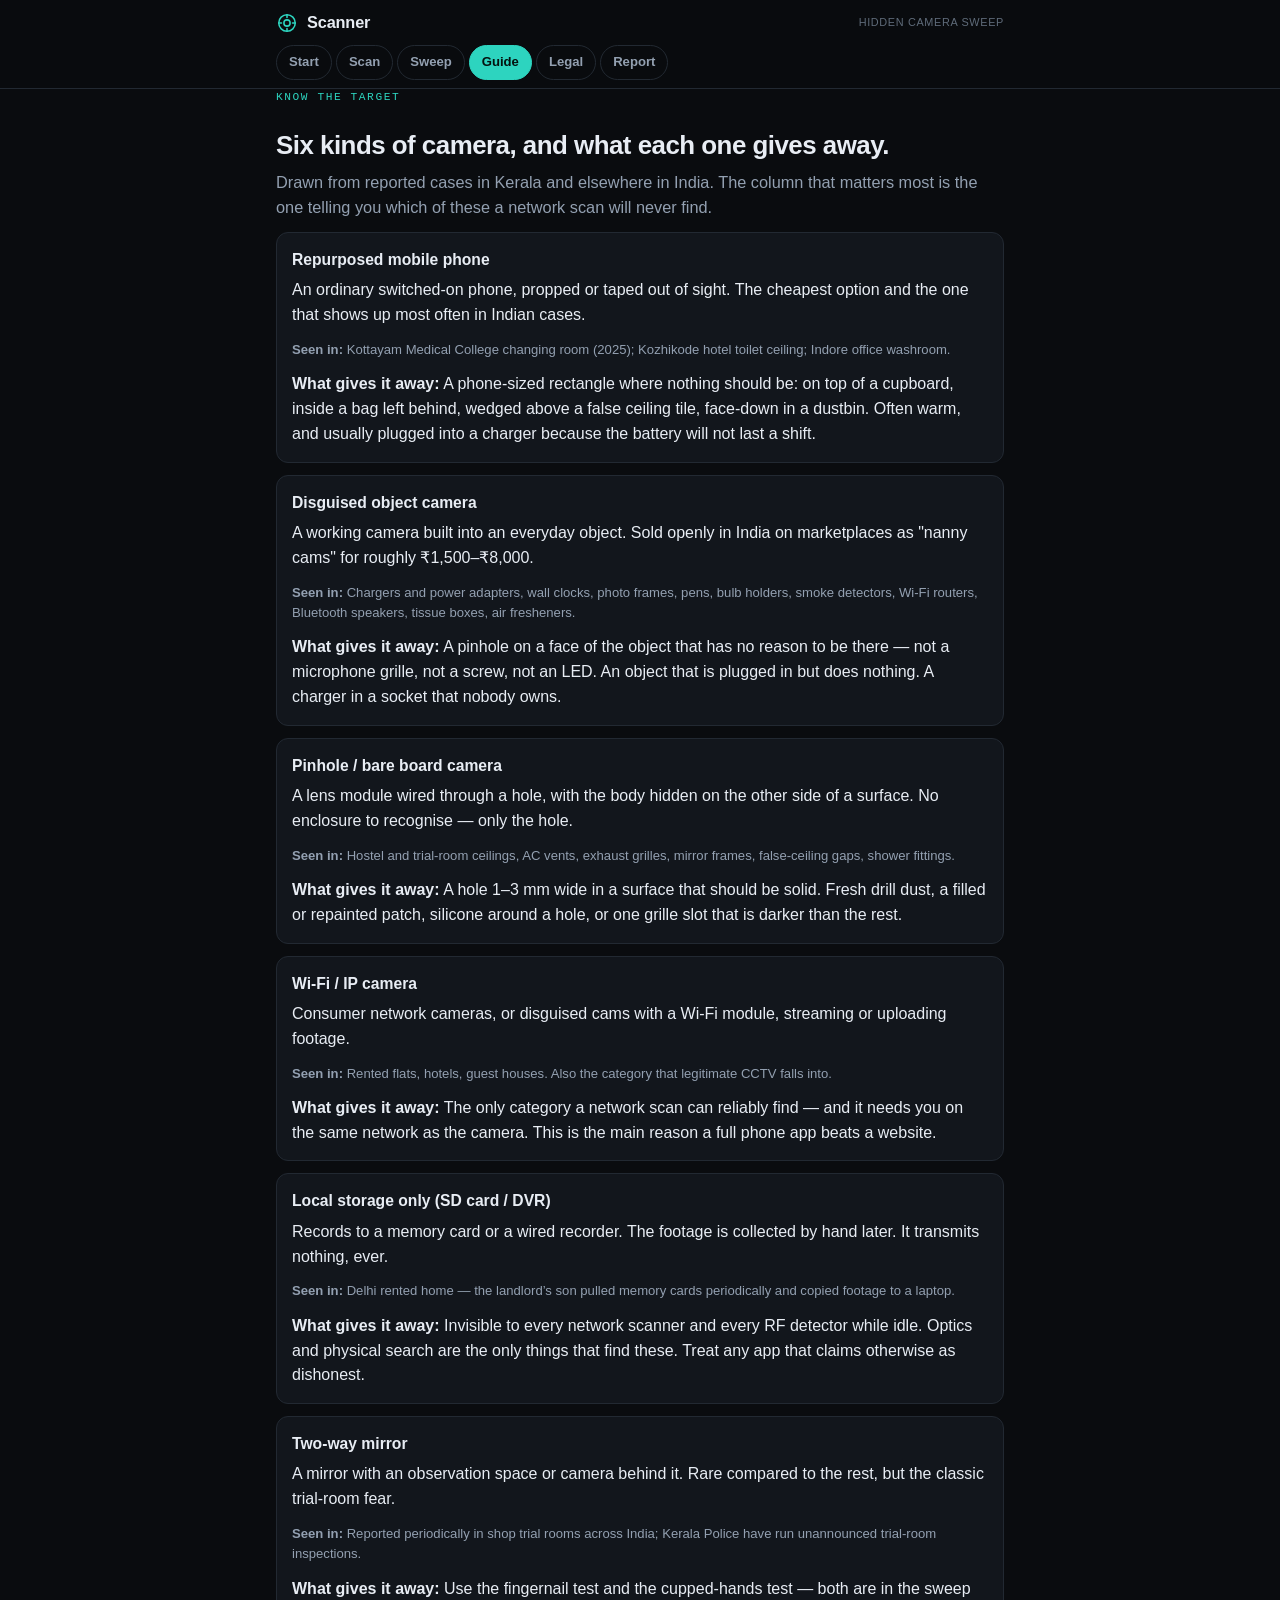
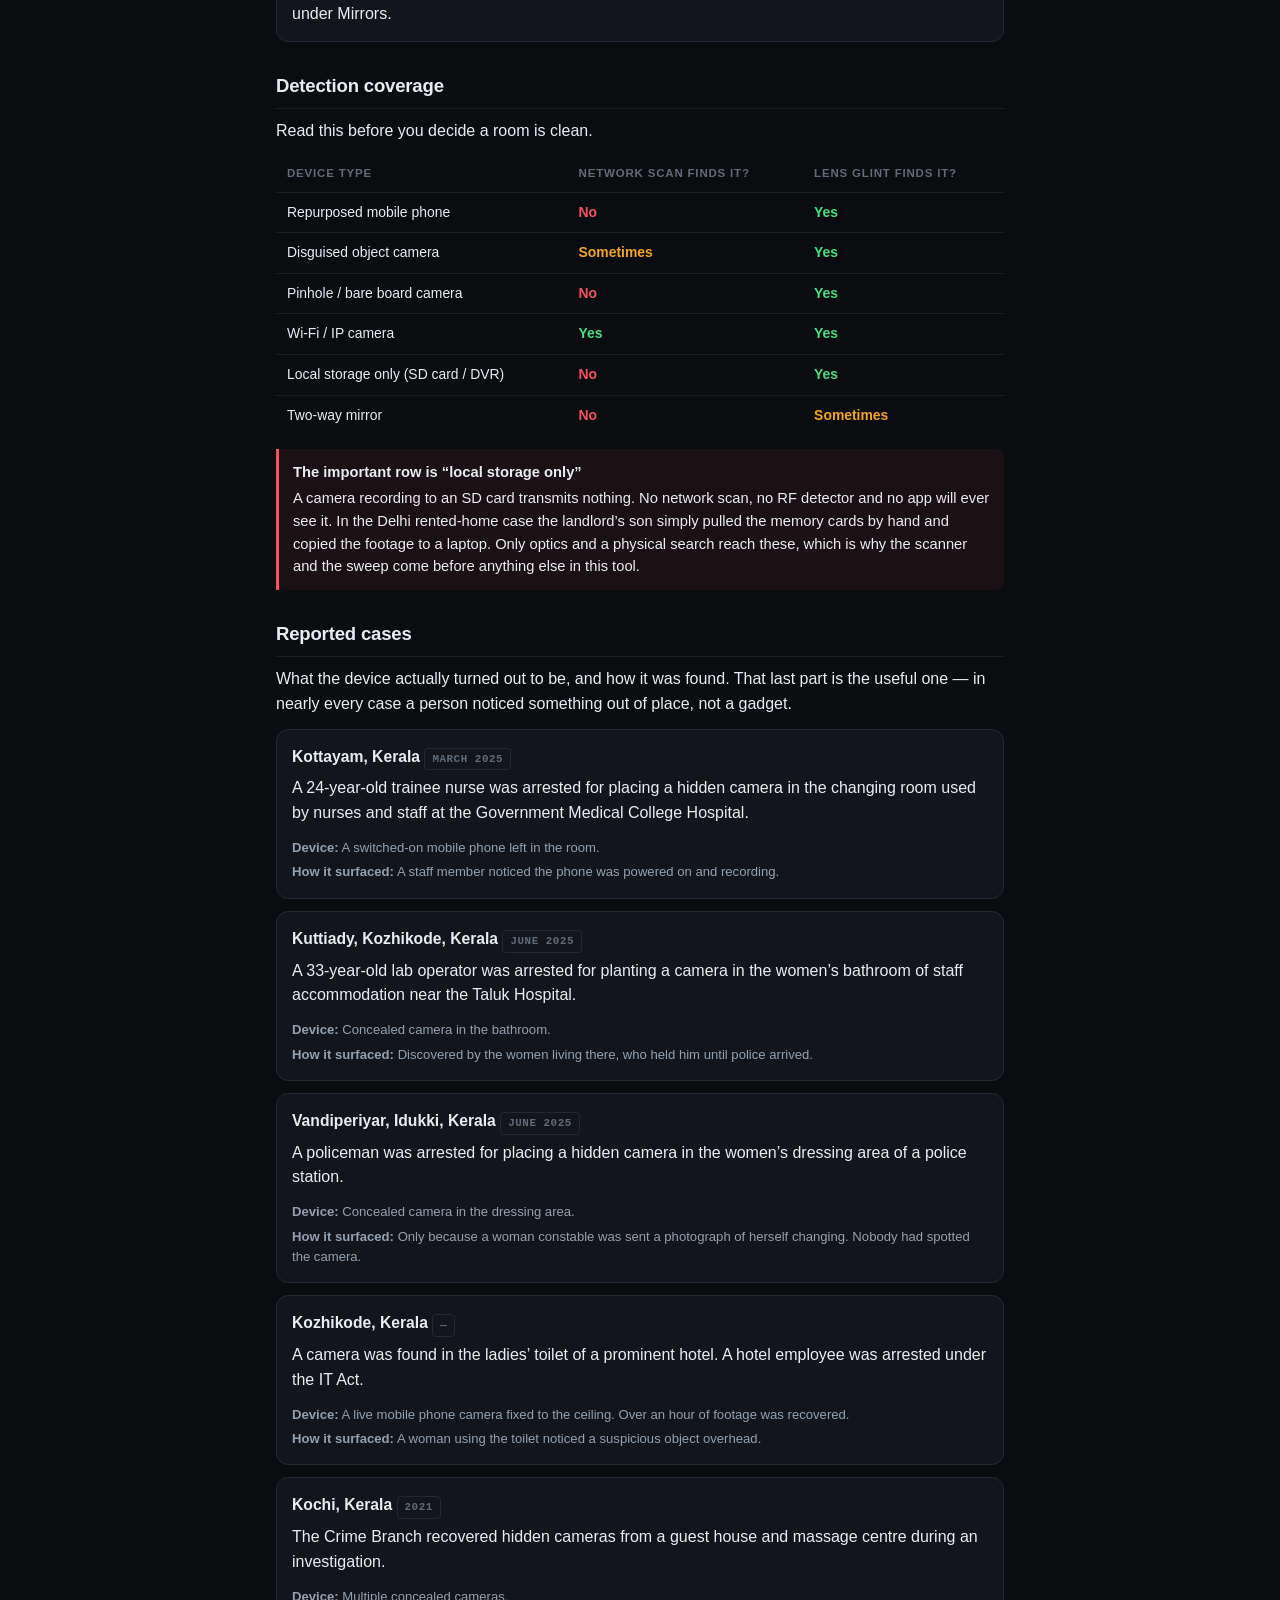
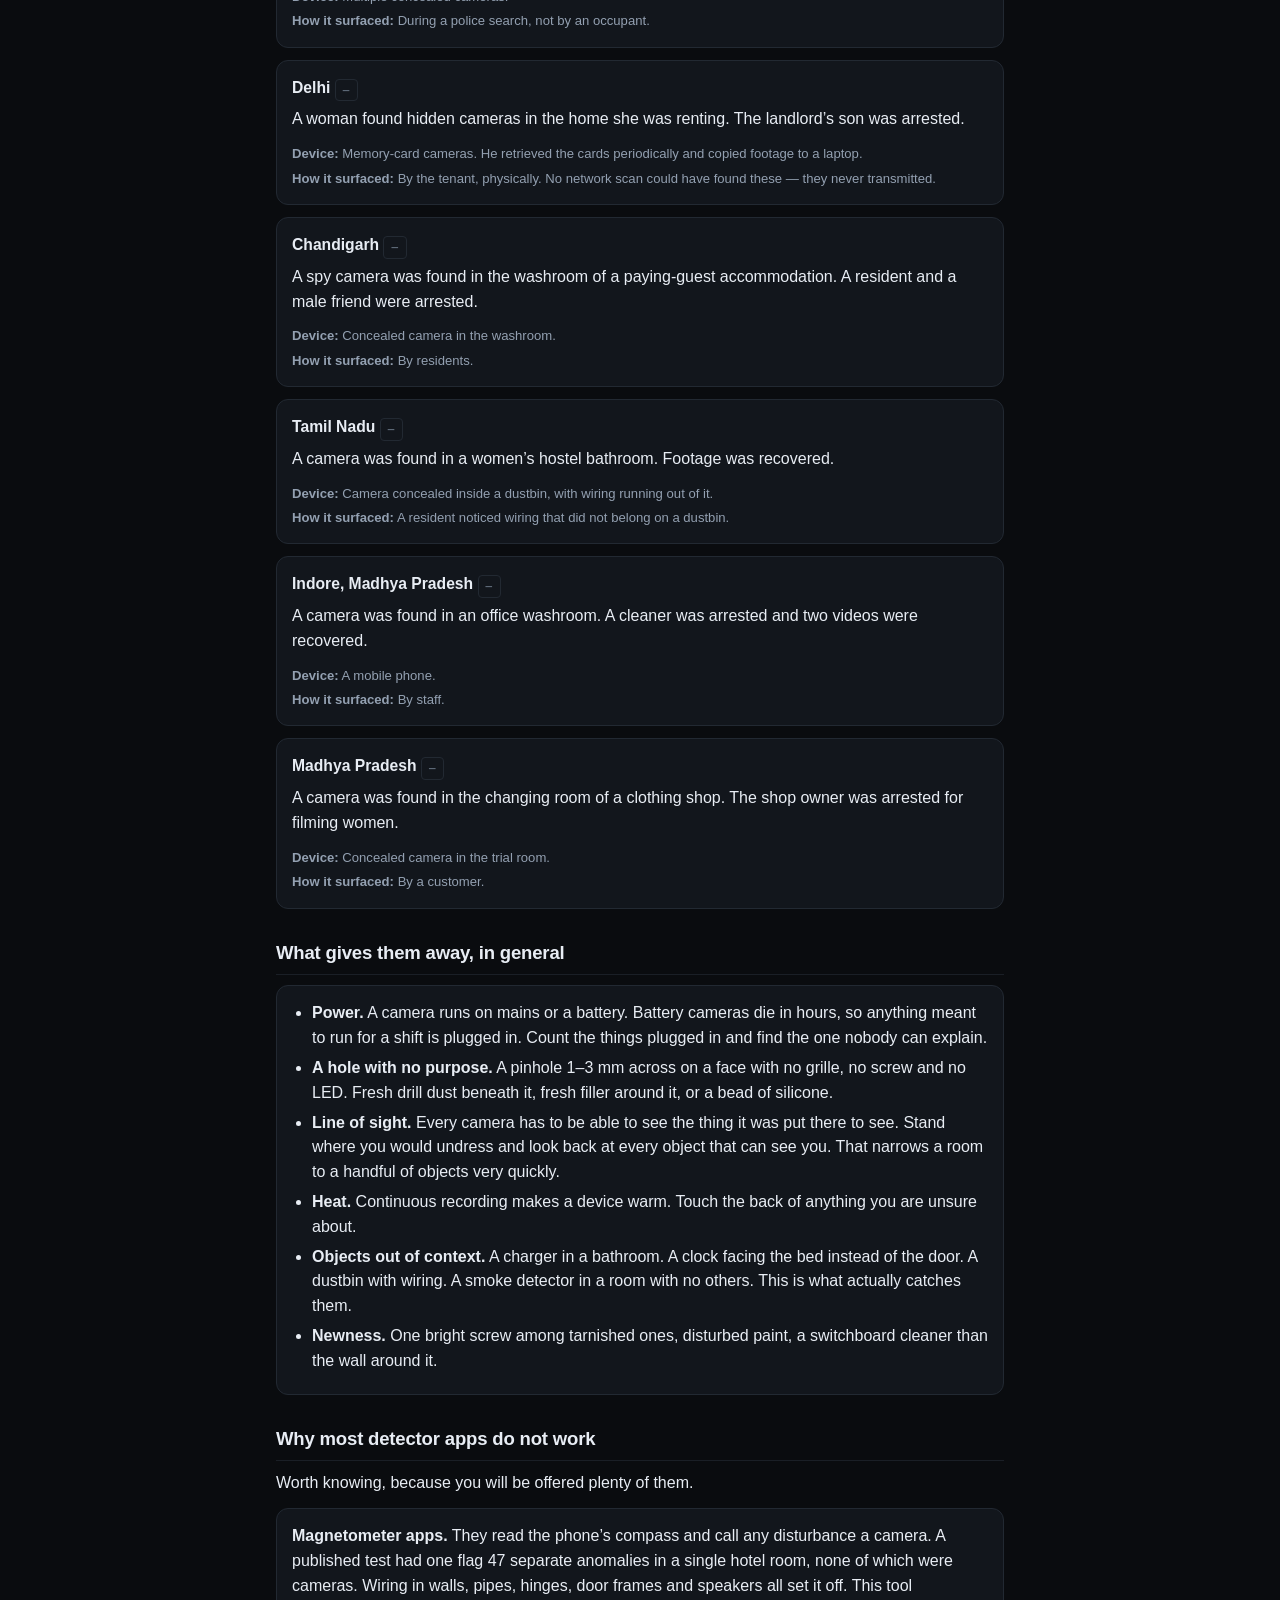
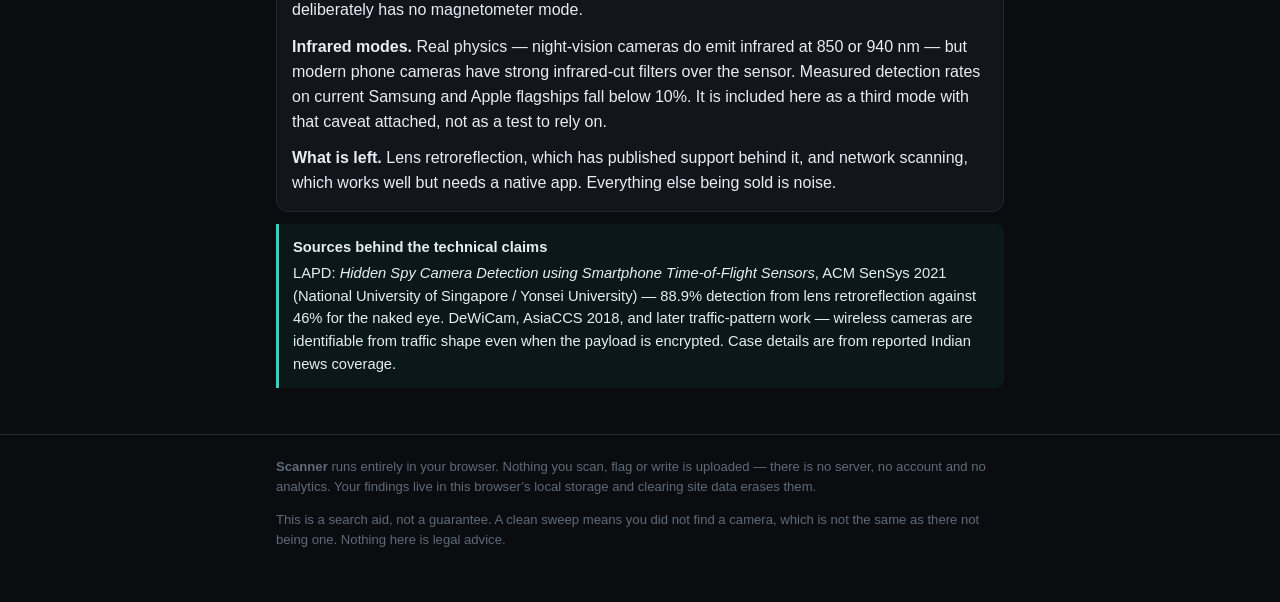
==== guide.html @ 2ef31e7d "Add Scanner: browser-based hidden camera sweep tool A static, dependency-free site for sweeping a ro" ====
<!DOCTYPE html>
<html lang="en">
<head>
<meta charset="utf-8">
<meta name="viewport" content="width=device-width, initial-scale=1, viewport-fit=cover">
<title>Guide &mdash; Scanner</title>
<meta name="description" content="The six kinds of hidden camera found in reported cases across Kerala and India, what each looks like, and which detection methods actually reach it.">
<meta name="theme-color" content="#0a0c0f">
<link rel="manifest" href="manifest.webmanifest">
<link rel="icon" href="assets/icon.svg" type="image/svg+xml">
<link rel="stylesheet" href="css/app.css">
</head>
<body>
<header class="topbar">
  <div class="topbar-inner">
    <a class="brand" href="index.html">
      <svg width="22" height="22" viewBox="0 0 24 24" fill="none" aria-hidden="true">
        <circle cx="12" cy="12" r="9" stroke="#2dd4bf" stroke-width="1.7"/>
        <circle cx="12" cy="12" r="3.4" stroke="#2dd4bf" stroke-width="1.7"/>
        <path d="M12 3v3M12 18v3M3 12h3M18 12h3" stroke="#2dd4bf" stroke-width="1.7" stroke-linecap="round"/>
      </svg>
      Scanner
    </a>
    <span class="brand-sub">hidden camera sweep</span>
  </div>
  <nav class="tabs" aria-label="Sections">
    <a class="tab" href="index.html">Start</a>
    <a class="tab" href="scan.html">Scan</a>
    <a class="tab" href="sweep.html">Sweep</a>
    <a class="tab" href="guide.html">Guide</a>
    <a class="tab" href="legal.html">Legal</a>
    <a class="tab" href="report.html">Report</a>
  </nav>
</header>

<main class="wrap">

  <p class="eyebrow">Know the target</p>
  <h1>Six kinds of camera, and what each one gives away.</h1>
  <p class="lede">Drawn from reported cases in Kerala and elsewhere in India. The column that matters most is the one telling you which of these a network scan will never find.</p>

  <div id="deviceList"></div>

  <h2>Detection coverage</h2>
  <p>Read this before you decide a room is clean.</p>
  <div class="table-scroll">
    <table>
      <thead><tr><th>Device type</th><th>Network scan finds it?</th><th>Lens glint finds it?</th></tr></thead>
      <tbody id="coverage"></tbody>
    </table>
  </div>

  <div class="note danger">
    <strong>The important row is &ldquo;local storage only&rdquo;</strong>
    A camera recording to an SD card transmits nothing. No network scan, no RF detector and no app will ever see it. In the Delhi rented-home case the landlord&rsquo;s son simply pulled the memory cards by hand and copied the footage to a laptop. Only optics and a physical search reach these, which is why the scanner and the sweep come before anything else in this tool.
  </div>

  <h2>Reported cases</h2>
  <p>What the device actually turned out to be, and how it was found. That last part is the useful one &mdash; in nearly every case a person noticed something out of place, not a gadget.</p>
  <div id="caseList"></div>

  <h2>What gives them away, in general</h2>
  <div class="card">
    <ul style="margin:0">
      <li><strong>Power.</strong> A camera runs on mains or a battery. Battery cameras die in hours, so anything meant to run for a shift is plugged in. Count the things plugged in and find the one nobody can explain.</li>
      <li><strong>A hole with no purpose.</strong> A pinhole 1&ndash;3 mm across on a face with no grille, no screw and no LED. Fresh drill dust beneath it, fresh filler around it, or a bead of silicone.</li>
      <li><strong>Line of sight.</strong> Every camera has to be able to see the thing it was put there to see. Stand where you would undress and look back at every object that can see you. That narrows a room to a handful of objects very quickly.</li>
      <li><strong>Heat.</strong> Continuous recording makes a device warm. Touch the back of anything you are unsure about.</li>
      <li><strong>Objects out of context.</strong> A charger in a bathroom. A clock facing the bed instead of the door. A dustbin with wiring. A smoke detector in a room with no others. This is what actually catches them.</li>
      <li><strong>Newness.</strong> One bright screw among tarnished ones, disturbed paint, a switchboard cleaner than the wall around it.</li>
    </ul>
  </div>

  <h2>Why most detector apps do not work</h2>
  <p>Worth knowing, because you will be offered plenty of them.</p>
  <div class="card">
    <p><strong>Magnetometer apps.</strong> They read the phone&rsquo;s compass and call any disturbance a camera. A published test had one flag 47 separate anomalies in a single hotel room, none of which were cameras. Wiring in walls, pipes, hinges, door frames and speakers all set it off. This tool deliberately has no magnetometer mode.</p>
    <p><strong>Infrared modes.</strong> Real physics &mdash; night-vision cameras do emit infrared at 850 or 940 nm &mdash; but modern phone cameras have strong infrared-cut filters over the sensor. Measured detection rates on current Samsung and Apple flagships fall below 10%. It is included here as a third mode with that caveat attached, not as a test to rely on.</p>
    <p style="margin-bottom:0"><strong>What is left.</strong> Lens retroreflection, which has published support behind it, and network scanning, which works well but needs a native app. Everything else being sold is noise.</p>
  </div>

  <div class="note">
    <strong>Sources behind the technical claims</strong>
    LAPD: <em>Hidden Spy Camera Detection using Smartphone Time-of-Flight Sensors</em>, ACM SenSys 2021 (National University of Singapore / Yonsei University) &mdash; 88.9% detection from lens retroreflection against 46% for the naked eye. DeWiCam, AsiaCCS 2018, and later traffic-pattern work &mdash; wireless cameras are identifiable from traffic shape even when the payload is encrypted. Case details are from reported Indian news coverage.
  </div>

</main>

<footer>
  <div class="wrap">
    <p><strong>Scanner</strong> runs entirely in your browser. Nothing you scan, flag or write is uploaded &mdash; there is no server, no account and no analytics. Your findings live in this browser&rsquo;s local storage and clearing site data erases them.</p>
    <p>This is a search aid, not a guarantee. A clean sweep means you did not find a camera, which is not the same as there not being one. Nothing here is legal advice.</p>
  </div>
</footer>
<script src="js/data.js"></script>
<script src="js/app.js"></script>
<script>
document.addEventListener('DOMContentLoaded', function () {
  var mark = { yes: '<span class="yes">Yes</span>', no: '<span class="no">No</span>', partial: '<span class="partial">Sometimes</span>' };

  var dl = document.getElementById('deviceList');
  DEVICE_TYPES.forEach(function (d) {
    var el = document.createElement('div');
    el.className = 'card';
    el.innerHTML =
      '<h3 style="margin-top:0">' + d.name + '</h3>' +
      '<p>' + d.detail + '</p>' +
      '<p class="small"><strong>Seen in:</strong> ' + d.seen + '</p>' +
      '<p style="margin-bottom:0"><strong>What gives it away:</strong> ' + d.tell + '</p>';
    dl.appendChild(el);
  });

  var cov = document.getElementById('coverage');
  DEVICE_TYPES.forEach(function (d) {
    var tr = document.createElement('tr');
    tr.innerHTML = '<td>' + d.name + '</td><td>' + mark[d.network] + '</td><td>' + mark[d.glint] + '</td>';
    cov.appendChild(tr);
  });

  var cl = document.getElementById('caseList');
  CASES.forEach(function (c) {
    var el = document.createElement('div');
    el.className = 'card';
    el.innerHTML =
      '<h3 style="margin-top:0">' + c.place + ' <span class="tag">' + c.year + '</span></h3>' +
      '<p>' + c.what + '</p>' +
      '<p class="small" style="margin-bottom:4px"><strong>Device:</strong> ' + c.device + '</p>' +
      '<p class="small" style="margin-bottom:0"><strong>How it surfaced:</strong> ' + c.found + '</p>';
    cl.appendChild(el);
  });
});
</script>
</body>
</html>
---- css/app.css ----
/* Scanner — hidden camera detection field tool.
   Dark-first: this gets used in dim hotel rooms at night. */

:root {
  --bg: #0a0c0f;
  --bg-raised: #12161c;
  --bg-sunken: #06080a;
  --line: #222932;
  --line-soft: #1a1f26;

  --text: #e8edf4;
  --text-dim: #93a0b1;
  --text-faint: #5f6b7a;

  --accent: #2dd4bf;
  --accent-dim: #0f766e;
  --warn: #f5a524;
  --danger: #f4525f;
  --ok: #4ade80;

  --radius: 12px;
  --radius-sm: 8px;
  --gutter: 16px;
  --maxw: 760px;

  --mono: ui-monospace, SFMono-Regular, "SF Mono", Menlo, Consolas, monospace;
  --sans: -apple-system, BlinkMacSystemFont, "Segoe UI", Roboto, "Helvetica Neue", Arial, sans-serif;
}

* { box-sizing: border-box; }

html { -webkit-text-size-adjust: 100%; }

body {
  margin: 0;
  background: var(--bg);
  color: var(--text);
  font-family: var(--sans);
  font-size: 16px;
  line-height: 1.55;
  -webkit-font-smoothing: antialiased;
  overscroll-behavior-y: contain;
}

a { color: var(--accent); text-decoration: none; }
a:hover { text-decoration: underline; }

.wrap {
  max-width: var(--maxw);
  margin: 0 auto;
  padding: 0 var(--gutter);
}

/* ---------- header / nav ---------- */

.topbar {
  position: sticky;
  top: 0;
  z-index: 50;
  background: rgba(10, 12, 15, 0.92);
  backdrop-filter: blur(12px);
  -webkit-backdrop-filter: blur(12px);
  border-bottom: 1px solid var(--line);
}

.topbar-inner {
  max-width: var(--maxw);
  margin: 0 auto;
  padding: 10px var(--gutter);
  display: flex;
  align-items: center;
  gap: 10px;
}

.brand {
  display: flex;
  align-items: center;
  gap: 9px;
  font-weight: 700;
  letter-spacing: -0.01em;
  color: var(--text);
  font-size: 1.02rem;
}
.brand:hover { text-decoration: none; }
.brand svg { display: block; }

.brand-sub {
  font-size: 0.68rem;
  font-weight: 500;
  color: var(--text-faint);
  letter-spacing: 0.06em;
  text-transform: uppercase;
  margin-left: auto;
}

.tabs {
  display: flex;
  gap: 4px;
  overflow-x: auto;
  scrollbar-width: none;
  max-width: var(--maxw);
  margin: 0 auto;
  padding: 0 var(--gutter) 8px;
}
.tabs::-webkit-scrollbar { display: none; }

.tab {
  flex: 0 0 auto;
  padding: 6px 12px;
  border-radius: 999px;
  font-size: 0.82rem;
  font-weight: 600;
  color: var(--text-dim);
  border: 1px solid var(--line);
  white-space: nowrap;
}
.tab:hover { text-decoration: none; color: var(--text); border-color: var(--text-faint); }
.tab[aria-current="page"] {
  background: var(--accent);
  border-color: var(--accent);
  color: #04120f;
}

/* ---------- typography ---------- */

h1 {
  font-size: 1.62rem;
  line-height: 1.22;
  letter-spacing: -0.02em;
  margin: 24px 0 8px;
}
h2 {
  font-size: 1.16rem;
  letter-spacing: -0.01em;
  margin: 30px 0 10px;
  padding-bottom: 7px;
  border-bottom: 1px solid var(--line-soft);
}
h3 { font-size: 0.98rem; margin: 20px 0 6px; }

p { margin: 0 0 12px; }

.lede { color: var(--text-dim); font-size: 1.02rem; }

.eyebrow {
  font-family: var(--mono);
  font-size: 0.7rem;
  letter-spacing: 0.14em;
  text-transform: uppercase;
  color: var(--accent);
  margin: 0 0 4px;
}

small, .small { font-size: 0.82rem; color: var(--text-dim); }

code {
  font-family: var(--mono);
  font-size: 0.86em;
  background: var(--bg-sunken);
  border: 1px solid var(--line-soft);
  padding: 1px 5px;
  border-radius: 5px;
}

ul, ol { padding-left: 20px; margin: 0 0 12px; }
li { margin-bottom: 5px; }

hr { border: 0; border-top: 1px solid var(--line); margin: 28px 0; }

/* ---------- cards / callouts ---------- */

.card {
  background: var(--bg-raised);
  border: 1px solid var(--line);
  border-radius: var(--radius);
  padding: 15px;
  margin: 0 0 12px;
}

.card-link { display: block; color: inherit; }
.card-link:hover { text-decoration: none; border-color: var(--accent-dim); background: #151b22; }
.card-link h3 { margin-top: 0; }
.card-link p { margin-bottom: 0; color: var(--text-dim); font-size: 0.9rem; }

.note {
  border-left: 3px solid var(--accent);
  background: rgba(45, 212, 191, 0.06);
  border-radius: 0 var(--radius-sm) var(--radius-sm) 0;
  padding: 12px 14px;
  margin: 0 0 14px;
  font-size: 0.92rem;
}
.note.warn { border-left-color: var(--warn); background: rgba(245, 165, 36, 0.07); }
.note.danger { border-left-color: var(--danger); background: rgba(244, 82, 95, 0.07); }
.note strong:first-child { display: block; margin-bottom: 3px; }
.note :last-child { margin-bottom: 0; }

/* ---------- buttons ---------- */

.btn {
  display: inline-flex;
  align-items: center;
  justify-content: center;
  gap: 7px;
  min-height: 46px;
  padding: 11px 18px;
  border-radius: var(--radius-sm);
  border: 1px solid var(--line);
  background: var(--bg-raised);
  color: var(--text);
  font: inherit;
  font-weight: 600;
  font-size: 0.94rem;
  cursor: pointer;
  text-align: center;
  -webkit-tap-highlight-color: transparent;
}
.btn:hover { text-decoration: none; border-color: var(--text-faint); }
.btn:active { transform: translateY(1px); }
.btn:disabled { opacity: 0.4; cursor: not-allowed; }

.btn-primary {
  background: var(--accent);
  border-color: var(--accent);
  color: #04120f;
}
.btn-primary:hover { background: #4fe0cf; border-color: #4fe0cf; }

.btn-danger { border-color: var(--danger); color: var(--danger); }
.btn-block { display: flex; width: 100%; }
.btn-sm { min-height: 36px; padding: 7px 12px; font-size: 0.84rem; }

.btn-row { display: flex; gap: 9px; flex-wrap: wrap; }
.btn-row > .btn { flex: 1 1 140px; }

/* ---------- scanner ---------- */

.stage {
  position: relative;
  width: 100%;
  aspect-ratio: 3 / 4;
  background: #000;
  border-radius: var(--radius);
  overflow: hidden;
  border: 1px solid var(--line);
}
@media (min-width: 620px) { .stage { aspect-ratio: 4 / 3; } }

.stage video,
.stage canvas.overlay {
  position: absolute;
  inset: 0;
  width: 100%;
  height: 100%;
}
.stage video { object-fit: cover; }
.stage canvas.overlay { object-fit: cover; pointer-events: none; }

.stage-msg {
  position: absolute;
  inset: 0;
  display: flex;
  flex-direction: column;
  align-items: center;
  justify-content: center;
  gap: 10px;
  text-align: center;
  padding: 24px;
  color: var(--text-dim);
  font-size: 0.9rem;
}

.hud {
  position: absolute;
  left: 10px;
  top: 10px;
  right: 10px;
  display: flex;
  align-items: flex-start;
  justify-content: space-between;
  gap: 8px;
  pointer-events: none;
}

.hud-pill {
  font-family: var(--mono);
  font-size: 0.68rem;
  letter-spacing: 0.06em;
  text-transform: uppercase;
  background: rgba(6, 8, 10, 0.78);
  border: 1px solid var(--line);
  border-radius: 999px;
  padding: 4px 10px;
  color: var(--text-dim);
  backdrop-filter: blur(6px);
  -webkit-backdrop-filter: blur(6px);
}
.hud-pill.hot { border-color: var(--danger); color: var(--danger); }
.hud-pill.live { border-color: var(--accent); color: var(--accent); }

.verdict {
  margin: 10px 0 0;
  padding: 13px 15px;
  border-radius: var(--radius);
  border: 1px solid var(--line);
  background: var(--bg-raised);
  display: flex;
  align-items: center;
  gap: 12px;
  min-height: 62px;
}
.verdict-dot {
  flex: 0 0 auto;
  width: 11px; height: 11px;
  border-radius: 50%;
  background: var(--text-faint);
}
.verdict.clear { border-color: var(--accent-dim); }
.verdict.clear .verdict-dot { background: var(--ok); box-shadow: 0 0 10px var(--ok); }
.verdict.maybe { border-color: var(--warn); }
.verdict.maybe .verdict-dot { background: var(--warn); box-shadow: 0 0 10px var(--warn); }
.verdict.hit { border-color: var(--danger); background: rgba(244, 82, 95, 0.08); }
.verdict.hit .verdict-dot { background: var(--danger); box-shadow: 0 0 12px var(--danger); }
.verdict-text { flex: 1; min-width: 0; }
.verdict-title { font-weight: 700; font-size: 0.98rem; }
.verdict-sub { font-size: 0.83rem; color: var(--text-dim); }

/* mode switch */
.segmented {
  display: flex;
  gap: 4px;
  background: var(--bg-sunken);
  border: 1px solid var(--line);
  border-radius: var(--radius-sm);
  padding: 4px;
  margin: 12px 0;
}
.segmented button {
  flex: 1;
  min-height: 40px;
  border: 0;
  border-radius: 6px;
  background: transparent;
  color: var(--text-dim);
  font: inherit;
  font-size: 0.85rem;
  font-weight: 600;
  cursor: pointer;
  -webkit-tap-highlight-color: transparent;
}
.segmented button[aria-pressed="true"] { background: var(--accent); color: #04120f; }

.slider-row { display: flex; align-items: center; gap: 12px; margin: 4px 0 10px; }
.slider-row label { font-size: 0.85rem; color: var(--text-dim); flex: 0 0 auto; }
.slider-row input[type="range"] { flex: 1; accent-color: var(--accent); min-height: 32px; }
.slider-row output { font-family: var(--mono); font-size: 0.8rem; color: var(--accent); min-width: 3ch; text-align: right; }

/* ---------- sweep ---------- */

.progress {
  height: 5px;
  border-radius: 999px;
  background: var(--bg-sunken);
  border: 1px solid var(--line-soft);
  overflow: hidden;
  margin: 12px 0;
}
.progress > i {
  display: block;
  height: 100%;
  background: var(--accent);
  transition: width 0.25s ease;
}

.zone-nav { display: flex; gap: 5px; overflow-x: auto; scrollbar-width: none; padding-bottom: 6px; margin-bottom: 4px; }
.zone-nav::-webkit-scrollbar { display: none; }
.zone-chip {
  flex: 0 0 auto;
  border: 1px solid var(--line);
  background: var(--bg-raised);
  color: var(--text-dim);
  border-radius: 999px;
  padding: 6px 12px;
  font: inherit;
  font-size: 0.8rem;
  font-weight: 600;
  cursor: pointer;
  white-space: nowrap;
}
.zone-chip[aria-pressed="true"] { border-color: var(--accent); color: var(--accent); }
.zone-chip.done { border-color: var(--accent-dim); color: var(--ok); }

.check {
  display: flex;
  gap: 12px;
  padding: 13px 0;
  border-bottom: 1px solid var(--line-soft);
  align-items: flex-start;
}
.check:last-child { border-bottom: 0; }
.check-body { flex: 1; min-width: 0; }
.check-title { font-weight: 600; font-size: 0.95rem; margin-bottom: 2px; }
.check-hint { font-size: 0.85rem; color: var(--text-dim); }
.check-case {
  font-size: 0.78rem;
  color: var(--text-faint);
  margin-top: 4px;
  font-style: italic;
}
.check-acts { display: flex; flex-direction: column; gap: 5px; flex: 0 0 auto; }
.check-acts button {
  width: 42px; height: 34px;
  border-radius: 7px;
  border: 1px solid var(--line);
  background: var(--bg-sunken);
  color: var(--text-faint);
  font: inherit; font-size: 0.95rem;
  cursor: pointer;
  -webkit-tap-highlight-color: transparent;
}
.check-acts button[aria-pressed="true"][data-act="ok"] { border-color: var(--ok); color: var(--ok); }
.check-acts button[aria-pressed="true"][data-act="flag"] { border-color: var(--danger); color: var(--danger); background: rgba(244,82,95,0.1); }
.check.flagged { background: rgba(244, 82, 95, 0.05); }

/* ---------- tables ---------- */

.table-scroll { overflow-x: auto; margin: 0 0 14px; -webkit-overflow-scrolling: touch; }
table { border-collapse: collapse; width: 100%; font-size: 0.87rem; min-width: 480px; }
th, td { text-align: left; padding: 9px 11px; border-bottom: 1px solid var(--line-soft); vertical-align: top; }
th { color: var(--text-faint); font-size: 0.72rem; text-transform: uppercase; letter-spacing: 0.07em; font-weight: 600; }
tbody tr:last-child td { border-bottom: 0; }
td .yes { color: var(--ok); font-weight: 700; }
td .no { color: var(--danger); font-weight: 700; }
td .partial { color: var(--warn); font-weight: 700; }

/* ---------- misc ---------- */

.grid { display: grid; gap: 10px; }
@media (min-width: 560px) { .grid.two { grid-template-columns: 1fr 1fr; } }

.tag {
  display: inline-block;
  font-family: var(--mono);
  font-size: 0.68rem;
  letter-spacing: 0.05em;
  text-transform: uppercase;
  padding: 2px 7px;
  border-radius: 4px;
  border: 1px solid var(--line);
  color: var(--text-faint);
  margin-right: 5px;
}
.tag.web { border-color: var(--accent-dim); color: var(--accent); }
.tag.app { border-color: var(--warn); color: var(--warn); }

.empty { color: var(--text-faint); font-style: italic; padding: 18px 0; text-align: center; }

.findings-item {
  border: 1px solid var(--line);
  border-left: 3px solid var(--danger);
  border-radius: var(--radius-sm);
  padding: 11px 13px;
  margin-bottom: 9px;
  background: var(--bg-raised);
}
.findings-item h4 { margin: 0 0 3px; font-size: 0.93rem; }
.findings-item .meta { font-family: var(--mono); font-size: 0.73rem; color: var(--text-faint); }

textarea.report-out {
  width: 100%;
  min-height: 280px;
  background: var(--bg-sunken);
  border: 1px solid var(--line);
  border-radius: var(--radius-sm);
  color: var(--text);
  font-family: var(--mono);
  font-size: 0.8rem;
  line-height: 1.5;
  padding: 12px;
  resize: vertical;
}

footer {
  margin-top: 46px;
  padding: 22px 0 40px;
  border-top: 1px solid var(--line);
  color: var(--text-faint);
  font-size: 0.82rem;
}
footer a { color: var(--text-dim); }

.sr-only {
  position: absolute; width: 1px; height: 1px;
  padding: 0; margin: -1px; overflow: hidden;
  clip: rect(0,0,0,0); white-space: nowrap; border: 0;
}
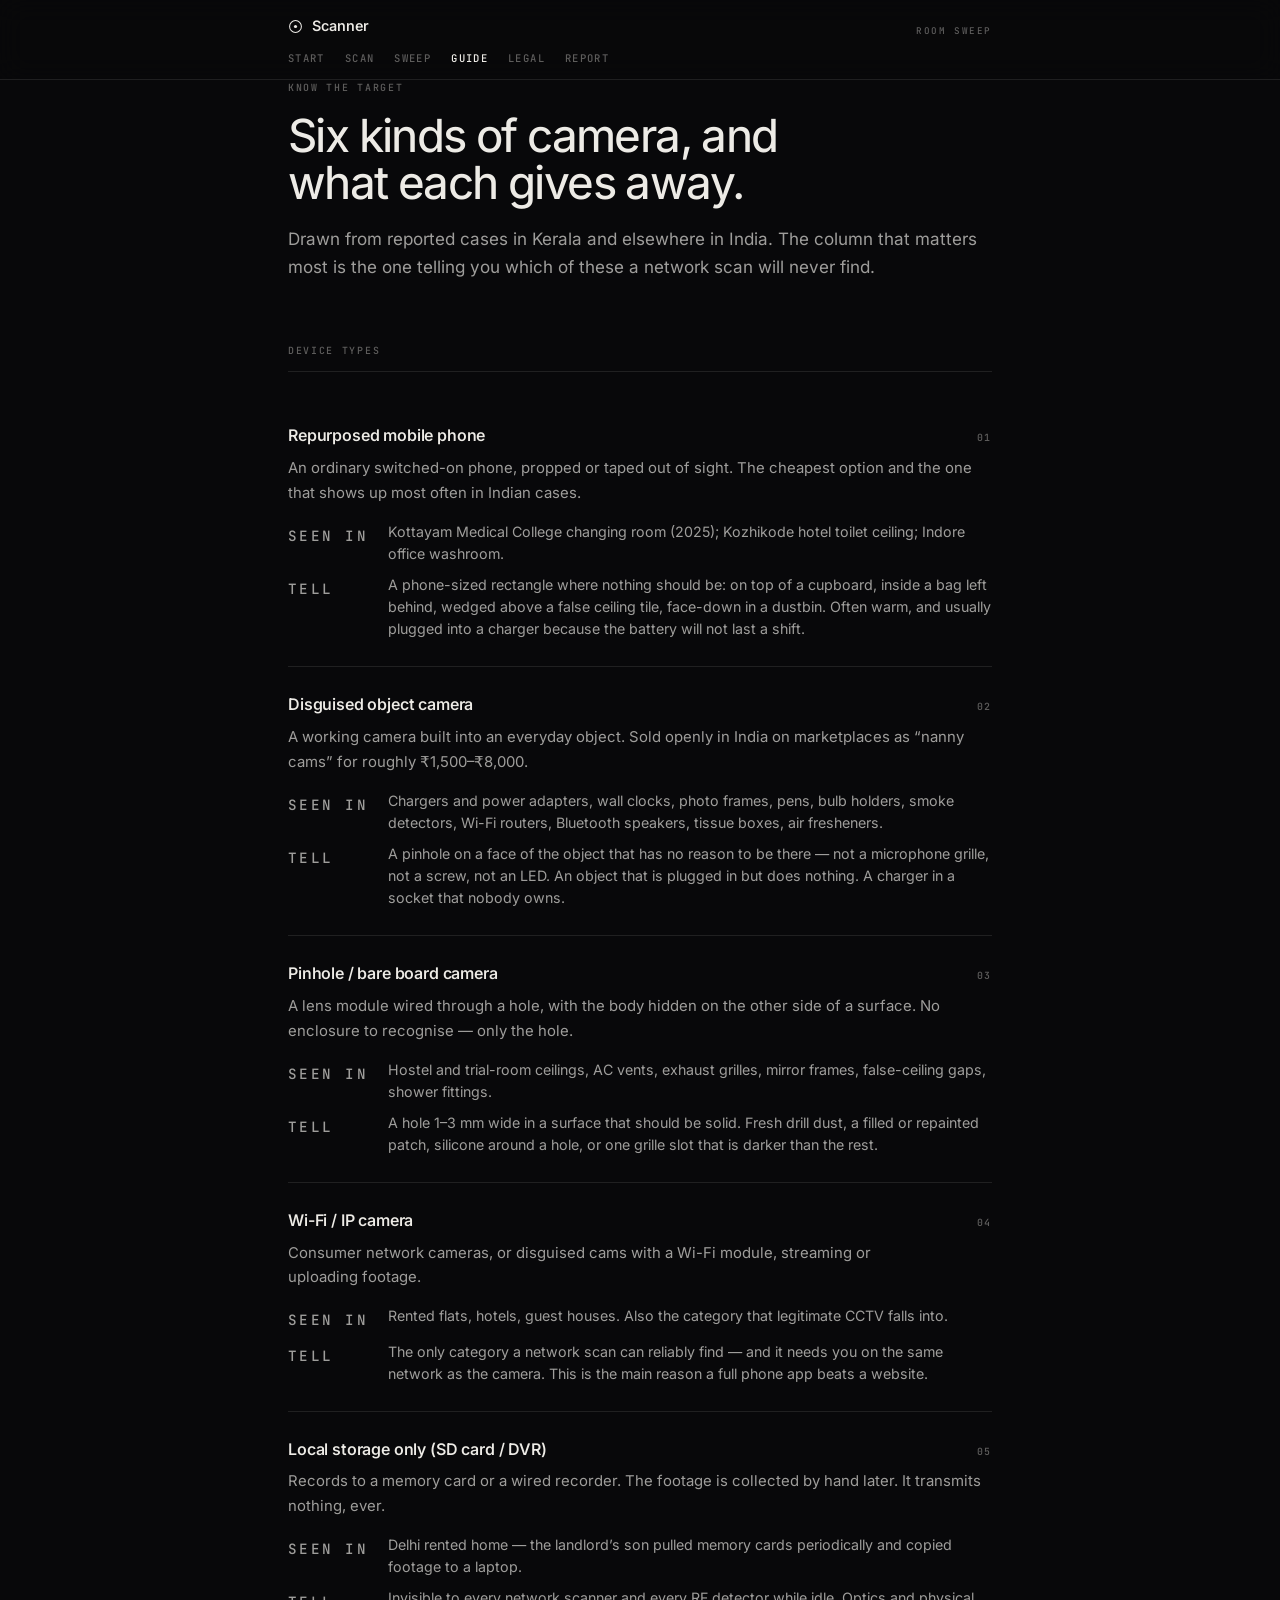
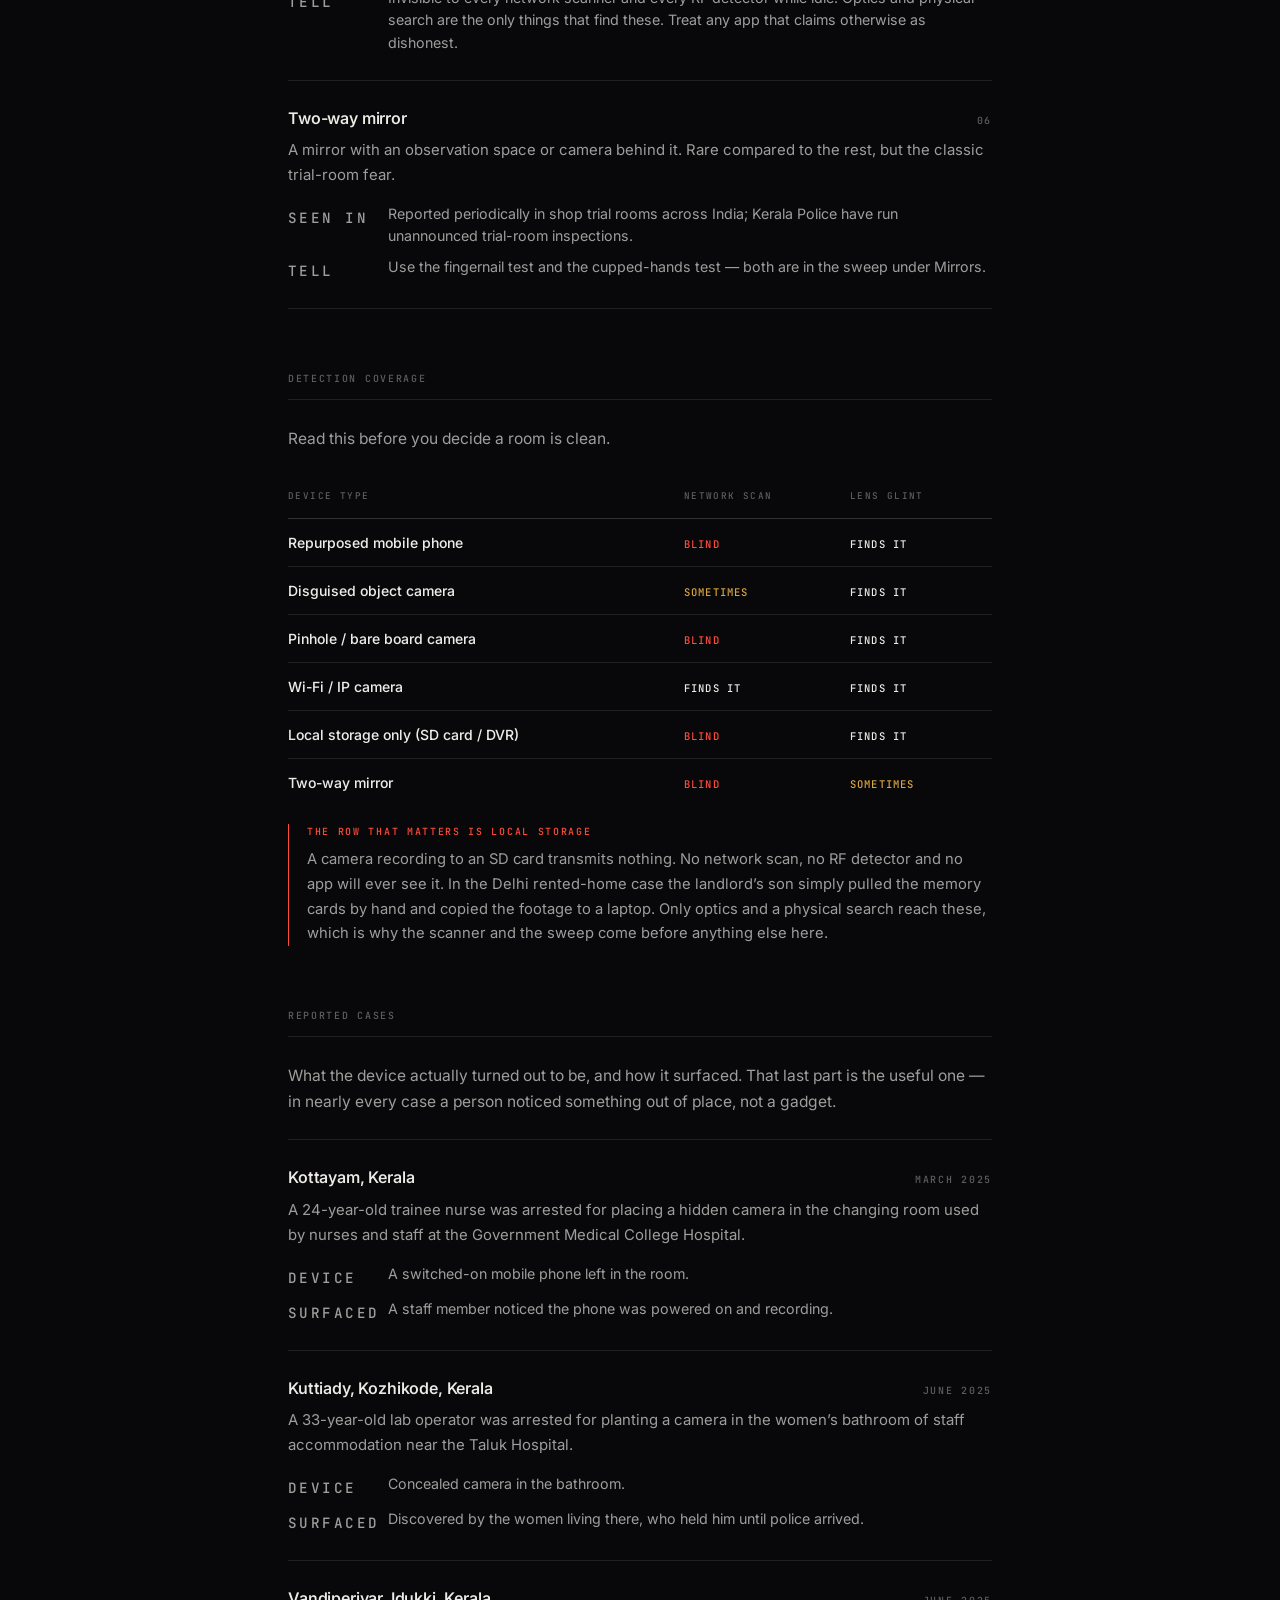
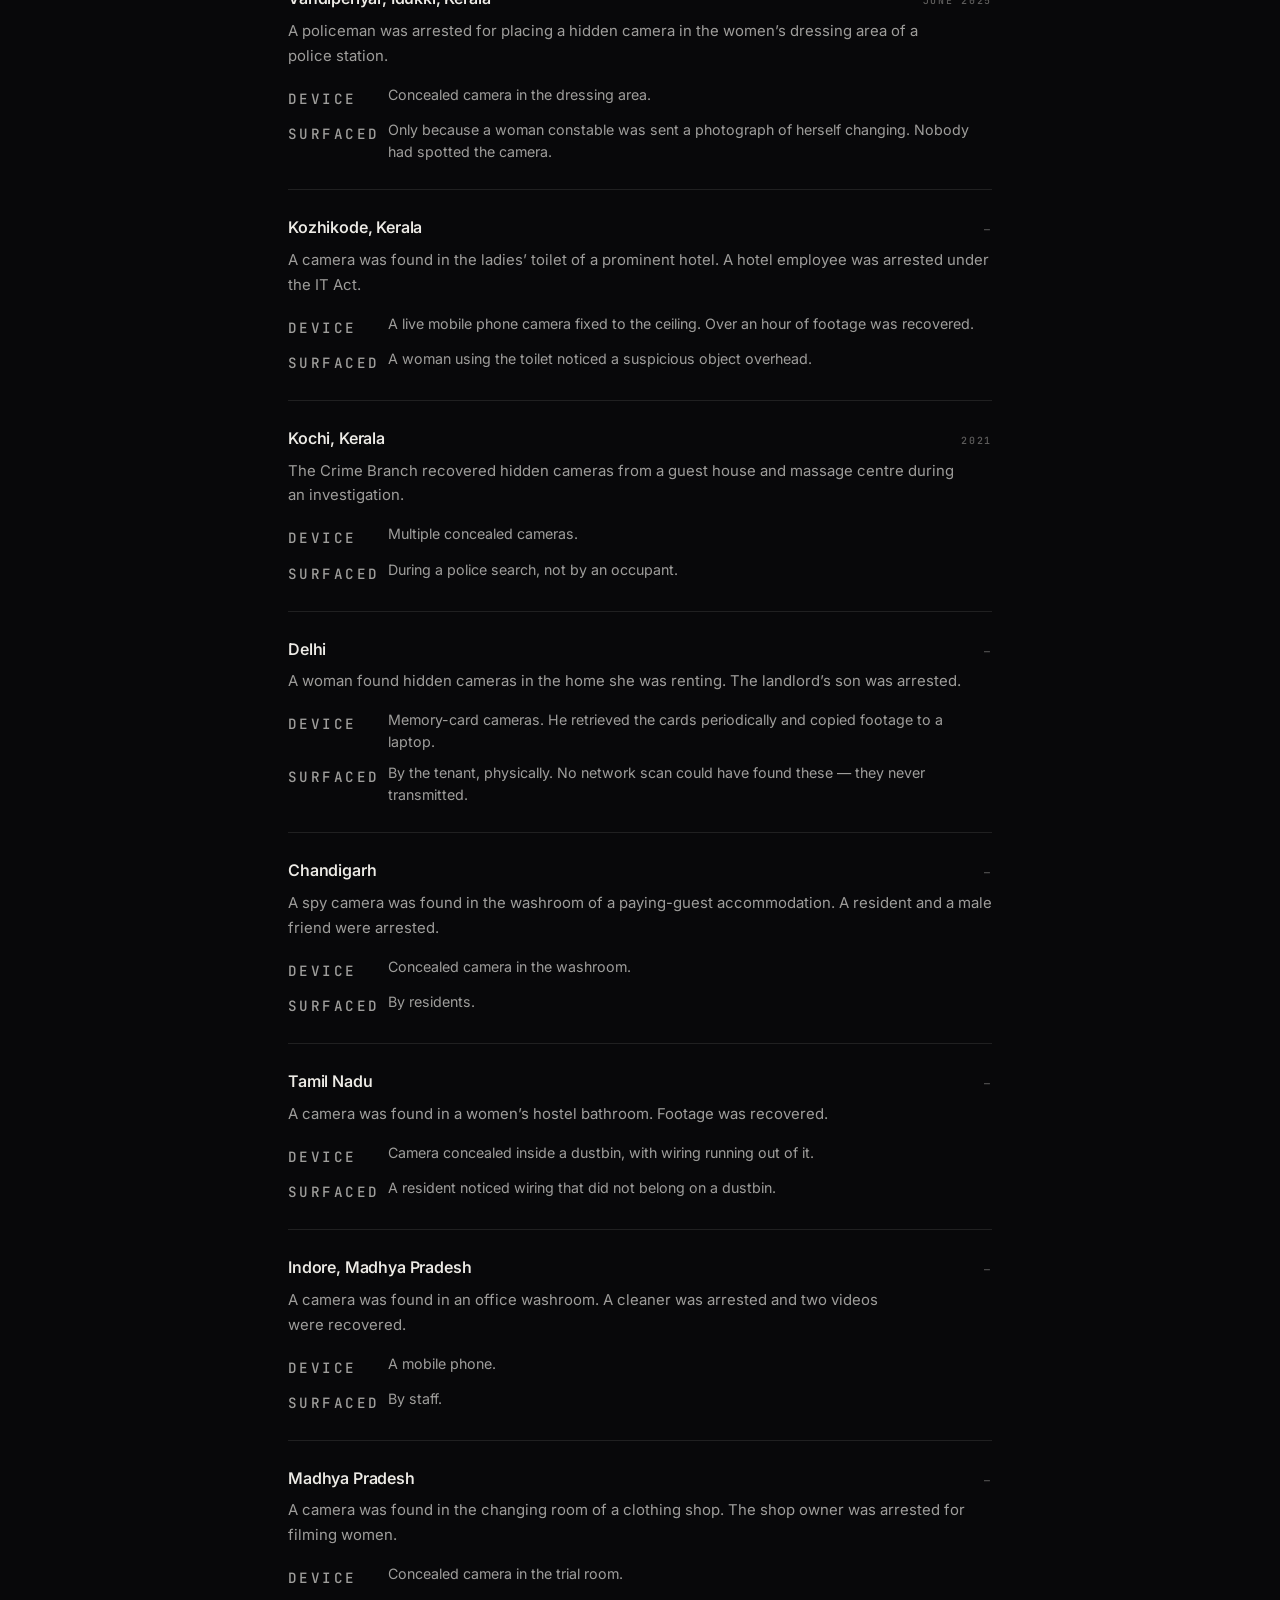
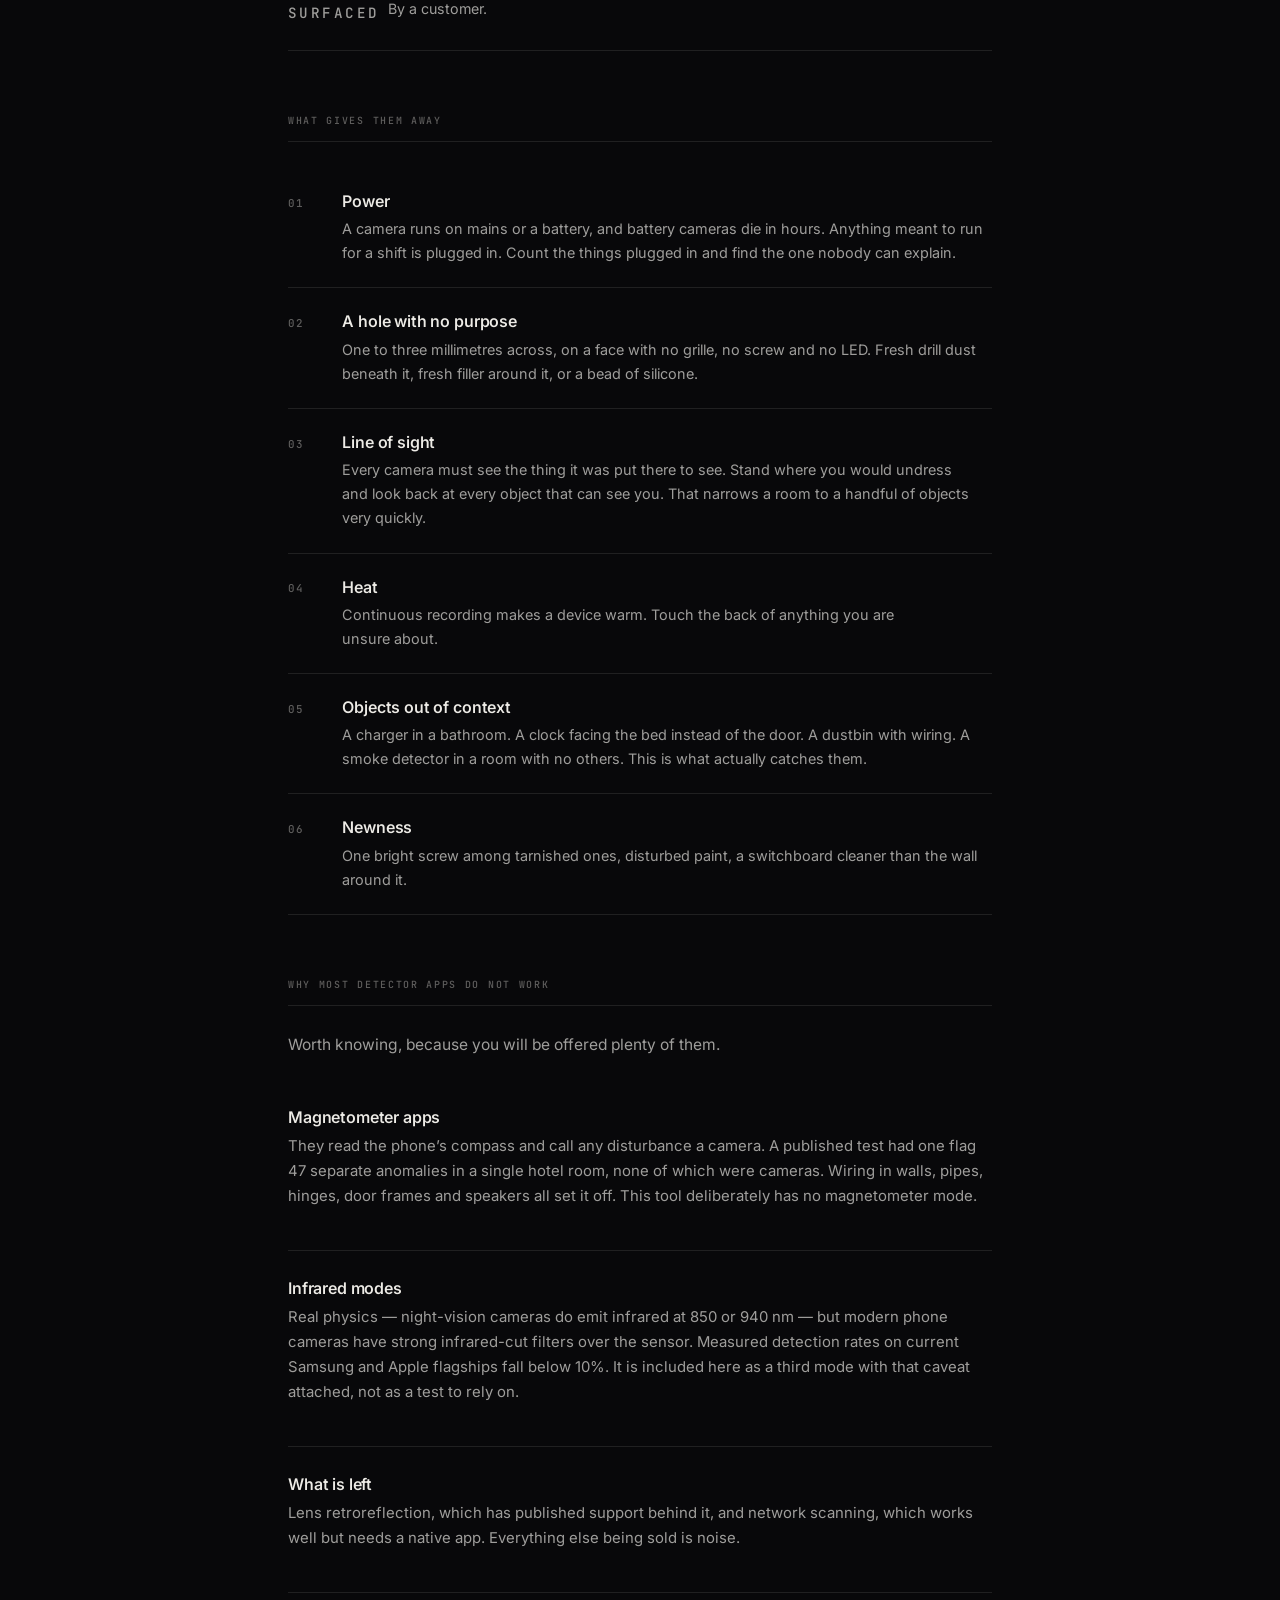
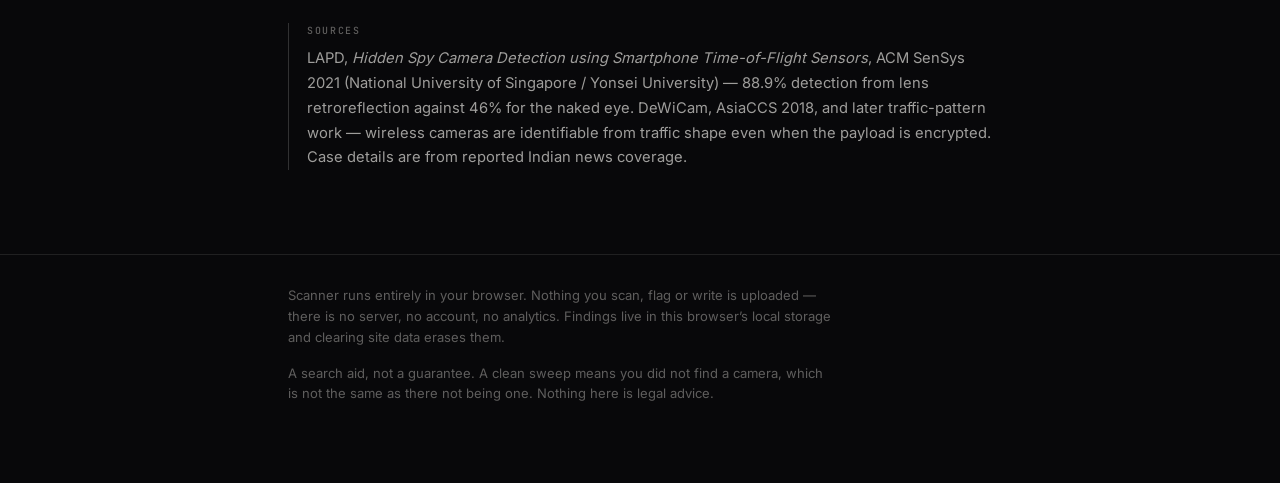
==== commit e2b9edeb: "Redesign: monochrome instrument in place of the dashboard look The first pass defaulted to the gener" ====
--- a/guide.html
+++ b/guide.html
@@ -5,108 +5,149 @@
 <meta name="viewport" content="width=device-width, initial-scale=1, viewport-fit=cover">
 <title>Guide &mdash; Scanner</title>
 <meta name="description" content="The six kinds of hidden camera found in reported cases across Kerala and India, what each looks like, and which detection methods actually reach it.">
-<meta name="theme-color" content="#0a0c0f">
+<meta name="theme-color" content="#08080a">
 <link rel="manifest" href="manifest.webmanifest">
 <link rel="icon" href="assets/icon.svg" type="image/svg+xml">
+<link rel="preload" href="assets/fonts/inter-latin.woff2" as="font" type="font/woff2" crossorigin>
+<link rel="preload" href="assets/fonts/jetbrains-latin.woff2" as="font" type="font/woff2" crossorigin>
 <link rel="stylesheet" href="css/app.css">
 </head>
 <body>
-<header class="topbar">
-  <div class="topbar-inner">
-    <a class="brand" href="index.html">
-      <svg width="22" height="22" viewBox="0 0 24 24" fill="none" aria-hidden="true">
-        <circle cx="12" cy="12" r="9" stroke="#2dd4bf" stroke-width="1.7"/>
-        <circle cx="12" cy="12" r="3.4" stroke="#2dd4bf" stroke-width="1.7"/>
-        <path d="M12 3v3M12 18v3M3 12h3M18 12h3" stroke="#2dd4bf" stroke-width="1.7" stroke-linecap="round"/>
+<header class="masthead">
+  <div class="masthead__bar">
+    <a class="mark" href="index.html">
+      <svg width="15" height="15" viewBox="0 0 16 16" fill="none" aria-hidden="true">
+        <circle cx="8" cy="8" r="6.3" stroke="currentColor" stroke-width="1.1"/>
+        <circle cx="8" cy="8" r="1.7" fill="currentColor"/>
       </svg>
       Scanner
     </a>
-    <span class="brand-sub">hidden camera sweep</span>
+    <span class="mark__meta">Room sweep</span>
   </div>
-  <nav class="tabs" aria-label="Sections">
-    <a class="tab" href="index.html">Start</a>
-    <a class="tab" href="scan.html">Scan</a>
-    <a class="tab" href="sweep.html">Sweep</a>
-    <a class="tab" href="guide.html">Guide</a>
-    <a class="tab" href="legal.html">Legal</a>
-    <a class="tab" href="report.html">Report</a>
+  <nav class="nav" aria-label="Sections">
+    <a href="index.html">Start</a>
+    <a href="scan.html">Scan</a>
+    <a href="sweep.html">Sweep</a>
+    <a href="guide.html">Guide</a>
+    <a href="legal.html">Legal</a>
+    <a href="report.html">Report</a>
   </nav>
 </header>
 
-<main class="wrap">
+<main class="wrap wrap--wide">
 
-  <p class="eyebrow">Know the target</p>
-  <h1>Six kinds of camera, and what each one gives away.</h1>
-  <p class="lede">Drawn from reported cases in Kerala and elsewhere in India. The column that matters most is the one telling you which of these a network scan will never find.</p>
+  <p class="label">Know the target</p>
+  <h1 class="display">Six kinds of camera, and what each gives away.</h1>
+  <p class="lead">Drawn from reported cases in Kerala and elsewhere in India. The column that matters most is the one telling you which of these a network scan will never find.</p>
 
-  <div id="deviceList"></div>
+  <section class="sec">
+    <span class="label">Device types</span>
+    <div id="deviceList"></div>
+  </section>
 
-  <h2>Detection coverage</h2>
-  <p>Read this before you decide a room is clean.</p>
-  <div class="table-scroll">
-    <table>
-      <thead><tr><th>Device type</th><th>Network scan finds it?</th><th>Lens glint finds it?</th></tr></thead>
-      <tbody id="coverage"></tbody>
-    </table>
-  </div>
+  <section class="sec">
+    <span class="label">Detection coverage</span>
+    <p class="muted" style="margin-bottom:24px">Read this before you decide a room is clean.</p>
+    <div class="tablewrap">
+      <table>
+        <thead><tr><th>Device type</th><th>Network scan</th><th>Lens glint</th></tr></thead>
+        <tbody id="coverage"></tbody>
+      </table>
+    </div>
 
-  <div class="note danger">
-    <strong>The important row is &ldquo;local storage only&rdquo;</strong>
-    A camera recording to an SD card transmits nothing. No network scan, no RF detector and no app will ever see it. In the Delhi rented-home case the landlord&rsquo;s son simply pulled the memory cards by hand and copied the footage to a laptop. Only optics and a physical search reach these, which is why the scanner and the sweep come before anything else in this tool.
-  </div>
+    <div class="aside aside--alert">
+      <span class="label">The row that matters is local storage</span>
+      <p>A camera recording to an SD card transmits nothing. No network scan, no RF detector and no app will ever see it. In the Delhi rented-home case the landlord&rsquo;s son simply pulled the memory cards by hand and copied the footage to a laptop. Only optics and a physical search reach these, which is why the scanner and the sweep come before anything else here.</p>
+    </div>
+  </section>
 
-  <h2>Reported cases</h2>
-  <p>What the device actually turned out to be, and how it was found. That last part is the useful one &mdash; in nearly every case a person noticed something out of place, not a gadget.</p>
-  <div id="caseList"></div>
+  <section class="sec">
+    <span class="label">Reported cases</span>
+    <p class="muted" style="margin-bottom:24px">What the device actually turned out to be, and how it surfaced. That last part is the useful one &mdash; in nearly every case a person noticed something out of place, not a gadget.</p>
+    <div id="caseList"></div>
+  </section>
 
-  <h2>What gives them away, in general</h2>
-  <div class="card">
-    <ul style="margin:0">
-      <li><strong>Power.</strong> A camera runs on mains or a battery. Battery cameras die in hours, so anything meant to run for a shift is plugged in. Count the things plugged in and find the one nobody can explain.</li>
-      <li><strong>A hole with no purpose.</strong> A pinhole 1&ndash;3 mm across on a face with no grille, no screw and no LED. Fresh drill dust beneath it, fresh filler around it, or a bead of silicone.</li>
-      <li><strong>Line of sight.</strong> Every camera has to be able to see the thing it was put there to see. Stand where you would undress and look back at every object that can see you. That narrows a room to a handful of objects very quickly.</li>
-      <li><strong>Heat.</strong> Continuous recording makes a device warm. Touch the back of anything you are unsure about.</li>
-      <li><strong>Objects out of context.</strong> A charger in a bathroom. A clock facing the bed instead of the door. A dustbin with wiring. A smoke detector in a room with no others. This is what actually catches them.</li>
-      <li><strong>Newness.</strong> One bright screw among tarnished ones, disturbed paint, a switchboard cleaner than the wall around it.</li>
-    </ul>
-  </div>
+  <section class="sec">
+    <span class="label">What gives them away</span>
+    <div class="index">
+      <div class="index__row"><span class="index__num">01</span><span class="index__body">
+        <h3>Power</h3>
+        <p>A camera runs on mains or a battery, and battery cameras die in hours. Anything meant to run for a shift is plugged in. Count the things plugged in and find the one nobody can explain.</p>
+      </span></div>
+      <div class="index__row"><span class="index__num">02</span><span class="index__body">
+        <h3>A hole with no purpose</h3>
+        <p>One to three millimetres across, on a face with no grille, no screw and no LED. Fresh drill dust beneath it, fresh filler around it, or a bead of silicone.</p>
+      </span></div>
+      <div class="index__row"><span class="index__num">03</span><span class="index__body">
+        <h3>Line of sight</h3>
+        <p>Every camera must see the thing it was put there to see. Stand where you would undress and look back at every object that can see you. That narrows a room to a handful of objects very quickly.</p>
+      </span></div>
+      <div class="index__row"><span class="index__num">04</span><span class="index__body">
+        <h3>Heat</h3>
+        <p>Continuous recording makes a device warm. Touch the back of anything you are unsure about.</p>
+      </span></div>
+      <div class="index__row"><span class="index__num">05</span><span class="index__body">
+        <h3>Objects out of context</h3>
+        <p>A charger in a bathroom. A clock facing the bed instead of the door. A dustbin with wiring. A smoke detector in a room with no others. This is what actually catches them.</p>
+      </span></div>
+      <div class="index__row"><span class="index__num">06</span><span class="index__body">
+        <h3>Newness</h3>
+        <p>One bright screw among tarnished ones, disturbed paint, a switchboard cleaner than the wall around it.</p>
+      </span></div>
+    </div>
+  </section>
 
-  <h2>Why most detector apps do not work</h2>
-  <p>Worth knowing, because you will be offered plenty of them.</p>
-  <div class="card">
-    <p><strong>Magnetometer apps.</strong> They read the phone&rsquo;s compass and call any disturbance a camera. A published test had one flag 47 separate anomalies in a single hotel room, none of which were cameras. Wiring in walls, pipes, hinges, door frames and speakers all set it off. This tool deliberately has no magnetometer mode.</p>
-    <p><strong>Infrared modes.</strong> Real physics &mdash; night-vision cameras do emit infrared at 850 or 940 nm &mdash; but modern phone cameras have strong infrared-cut filters over the sensor. Measured detection rates on current Samsung and Apple flagships fall below 10%. It is included here as a third mode with that caveat attached, not as a test to rely on.</p>
-    <p style="margin-bottom:0"><strong>What is left.</strong> Lens retroreflection, which has published support behind it, and network scanning, which works well but needs a native app. Everything else being sold is noise.</p>
-  </div>
+  <section class="sec">
+    <span class="label">Why most detector apps do not work</span>
+    <p class="muted" style="margin-bottom:22px">Worth knowing, because you will be offered plenty of them.</p>
 
-  <div class="note">
-    <strong>Sources behind the technical claims</strong>
-    LAPD: <em>Hidden Spy Camera Detection using Smartphone Time-of-Flight Sensors</em>, ACM SenSys 2021 (National University of Singapore / Yonsei University) &mdash; 88.9% detection from lens retroreflection against 46% for the naked eye. DeWiCam, AsiaCCS 2018, and later traffic-pattern work &mdash; wireless cameras are identifiable from traffic shape even when the payload is encrypted. Case details are from reported Indian news coverage.
-  </div>
+    <div class="entry">
+      <h3>Magnetometer apps</h3>
+      <p>They read the phone&rsquo;s compass and call any disturbance a camera. A published test had one flag 47 separate anomalies in a single hotel room, none of which were cameras. Wiring in walls, pipes, hinges, door frames and speakers all set it off. This tool deliberately has no magnetometer mode.</p>
+    </div>
+    <div class="entry">
+      <h3>Infrared modes</h3>
+      <p>Real physics &mdash; night-vision cameras do emit infrared at 850 or 940 nm &mdash; but modern phone cameras have strong infrared-cut filters over the sensor. Measured detection rates on current Samsung and Apple flagships fall below 10%. It is included here as a third mode with that caveat attached, not as a test to rely on.</p>
+    </div>
+    <div class="entry">
+      <h3>What is left</h3>
+      <p>Lens retroreflection, which has published support behind it, and network scanning, which works well but needs a native app. Everything else being sold is noise.</p>
+    </div>
+
+    <div class="aside" style="margin-top:30px">
+      <span class="label">Sources</span>
+      <p>LAPD, <em>Hidden Spy Camera Detection using Smartphone Time-of-Flight Sensors</em>, ACM SenSys 2021 (National University of Singapore / Yonsei University) &mdash; 88.9% detection from lens retroreflection against 46% for the naked eye. DeWiCam, AsiaCCS 2018, and later traffic-pattern work &mdash; wireless cameras are identifiable from traffic shape even when the payload is encrypted. Case details are from reported Indian news coverage.</p>
+    </div>
+  </section>
 
 </main>
 
 <footer>
-  <div class="wrap">
-    <p><strong>Scanner</strong> runs entirely in your browser. Nothing you scan, flag or write is uploaded &mdash; there is no server, no account and no analytics. Your findings live in this browser&rsquo;s local storage and clearing site data erases them.</p>
-    <p>This is a search aid, not a guarantee. A clean sweep means you did not find a camera, which is not the same as there not being one. Nothing here is legal advice.</p>
+  <div class="wrap wrap--wide">
+    <p>Scanner runs entirely in your browser. Nothing you scan, flag or write is uploaded &mdash; there is no server, no account, no analytics. Findings live in this browser&rsquo;s local storage and clearing site data erases them.</p>
+    <p>A search aid, not a guarantee. A clean sweep means you did not find a camera, which is not the same as there not being one. Nothing here is legal advice.</p>
   </div>
 </footer>
 <script src="js/data.js"></script>
 <script src="js/app.js"></script>
 <script>
 document.addEventListener('DOMContentLoaded', function () {
-  var mark = { yes: '<span class="yes">Yes</span>', no: '<span class="no">No</span>', partial: '<span class="partial">Sometimes</span>' };
+  var mark = {
+    yes:     '<span class="v v--yes">Finds it</span>',
+    no:      '<span class="v v--no">Blind</span>',
+    partial: '<span class="v v--part">Sometimes</span>'
+  };
 
   var dl = document.getElementById('deviceList');
-  DEVICE_TYPES.forEach(function (d) {
+  DEVICE_TYPES.forEach(function (d, i) {
     var el = document.createElement('div');
-    el.className = 'card';
+    el.className = 'entry';
     el.innerHTML =
-      '<h3 style="margin-top:0">' + d.name + '</h3>' +
+      '<div class="entry__head"><h3>' + d.name + '</h3>' +
+      '<span class="label">' + String(i + 1).padStart(2, '0') + '</span></div>' +
       '<p>' + d.detail + '</p>' +
-      '<p class="small"><strong>Seen in:</strong> ' + d.seen + '</p>' +
-      '<p style="margin-bottom:0"><strong>What gives it away:</strong> ' + d.tell + '</p>';
+      '<div class="field"><span class="label">Seen in</span><span>' + d.seen + '</span></div>' +
+      '<div class="field"><span class="label">Tell</span><span>' + d.tell + '</span></div>';
     dl.appendChild(el);
   });
 
@@ -120,12 +161,13 @@
   var cl = document.getElementById('caseList');
   CASES.forEach(function (c) {
     var el = document.createElement('div');
-    el.className = 'card';
+    el.className = 'entry';
     el.innerHTML =
-      '<h3 style="margin-top:0">' + c.place + ' <span class="tag">' + c.year + '</span></h3>' +
+      '<div class="entry__head"><h3>' + c.place + '</h3>' +
+      '<span class="label">' + c.year + '</span></div>' +
       '<p>' + c.what + '</p>' +
-      '<p class="small" style="margin-bottom:4px"><strong>Device:</strong> ' + c.device + '</p>' +
-      '<p class="small" style="margin-bottom:0"><strong>How it surfaced:</strong> ' + c.found + '</p>';
+      '<div class="field"><span class="label">Device</span><span>' + c.device + '</span></div>' +
+      '<div class="field"><span class="label">Surfaced</span><span>' + c.found + '</span></div>';
     cl.appendChild(el);
   });
 });
--- a/css/app.css
+++ b/css/app.css
@@ -1,199 +1,339 @@
-/* Scanner — hidden camera detection field tool.
-   Dark-first: this gets used in dim hotel rooms at night. */
+/* ============================================================
+   Scanner
+
+   Design rules, held to throughout:
+
+   1. The interface is monochrome until it finds something.
+      Colour is information here, not decoration. Red means a
+      detection or a danger; amber means uncertain. Nothing else
+      in the entire interface is coloured, so when colour appears
+      it means something.
+
+   2. No cards. Hairline rules and space do the separating.
+
+   3. Geometry is square. Radii are 0-3px. This is an instrument,
+      not a dashboard.
+
+   4. Prose is Inter. Every number, label, state and timestamp is
+      mono. That split is what makes readings look like readings.
+
+   5. Display type is set light and tight. Weight is not emphasis.
+   ============================================================ */
+
+@font-face {
+  font-family: 'Inter';
+  src: url('../assets/fonts/inter-latin.woff2') format('woff2');
+  font-weight: 100 900;
+  font-style: normal;
+  font-display: swap;
+}
+
+@font-face {
+  font-family: 'JetBrains Mono';
+  src: url('../assets/fonts/jetbrains-latin.woff2') format('woff2');
+  font-weight: 100 800;
+  font-style: normal;
+  font-display: swap;
+}
 
 :root {
-  --bg: #0a0c0f;
-  --bg-raised: #12161c;
-  --bg-sunken: #06080a;
-  --line: #222932;
-  --line-soft: #1a1f26;
-
-  --text: #e8edf4;
-  --text-dim: #93a0b1;
-  --text-faint: #5f6b7a;
-
-  --accent: #2dd4bf;
-  --accent-dim: #0f766e;
-  --warn: #f5a524;
-  --danger: #f4525f;
-  --ok: #4ade80;
-
-  --radius: 12px;
-  --radius-sm: 8px;
-  --gutter: 16px;
-  --maxw: 760px;
-
-  --mono: ui-monospace, SFMono-Regular, "SF Mono", Menlo, Consolas, monospace;
-  --sans: -apple-system, BlinkMacSystemFont, "Segoe UI", Roboto, "Helvetica Neue", Arial, sans-serif;
-}
-
-* { box-sizing: border-box; }
-
-html { -webkit-text-size-adjust: 100%; }
+  --bg:       #08080a;
+  --bg-lift:  #0d0d10;
+
+  --line:     rgba(240, 238, 232, 0.10);
+  --line-2:   rgba(240, 238, 232, 0.18);
+
+  --fg:       #edebe6;
+  --fg-2:     rgba(237, 235, 230, 0.66);
+  --fg-3:     rgba(237, 235, 230, 0.38);
+
+  --signal:   #ff4a38;
+  --caution:  #d9a441;
+
+  --sans: 'Inter', -apple-system, BlinkMacSystemFont, 'Segoe UI', Roboto, sans-serif;
+  --mono: 'JetBrains Mono', ui-monospace, SFMono-Regular, Menlo, Consolas, monospace;
+
+  --measure: 42rem;
+  --wide:    48rem;
+  --gutter:  22px;
+}
+
+@media (min-width: 600px) { :root { --gutter: 32px; } }
+
+*, *::before, *::after { box-sizing: border-box; }
+
+/* component display rules were beating the hidden attribute */
+[hidden] { display: none !important; }
+
+html {
+  -webkit-text-size-adjust: 100%;
+  scroll-behavior: smooth;
+}
 
 body {
   margin: 0;
   background: var(--bg);
-  color: var(--text);
+  color: var(--fg);
   font-family: var(--sans);
-  font-size: 16px;
-  line-height: 1.55;
+  font-size: 15.5px;
+  line-height: 1.68;
+  font-optical-sizing: auto;
   -webkit-font-smoothing: antialiased;
+  -moz-osx-font-smoothing: grayscale;
+  font-feature-settings: 'cv05' 1, 'ss03' 1;
   overscroll-behavior-y: contain;
 }
 
-a { color: var(--accent); text-decoration: none; }
-a:hover { text-decoration: underline; }
+::selection { background: var(--fg); color: var(--bg); }
+
+:focus-visible {
+  outline: 1px solid var(--fg-2);
+  outline-offset: 3px;
+  border-radius: 1px;
+}
+
+a { color: inherit; text-decoration: none; }
 
 .wrap {
-  max-width: var(--maxw);
+  max-width: var(--measure);
   margin: 0 auto;
   padding: 0 var(--gutter);
 }
-
-/* ---------- header / nav ---------- */
-
-.topbar {
+.wrap--wide { max-width: var(--wide); }
+
+/* ---------- masthead ---------- */
+
+.masthead {
   position: sticky;
   top: 0;
-  z-index: 50;
-  background: rgba(10, 12, 15, 0.92);
-  backdrop-filter: blur(12px);
-  -webkit-backdrop-filter: blur(12px);
-  border-bottom: 1px solid var(--line);
-}
-
-.topbar-inner {
-  max-width: var(--maxw);
+  z-index: 60;
+  background: color-mix(in srgb, var(--bg) 88%, transparent);
+  backdrop-filter: saturate(160%) blur(14px);
+  -webkit-backdrop-filter: saturate(160%) blur(14px);
+  border-bottom: 1px solid var(--line);
+}
+
+.masthead__bar {
+  max-width: var(--wide);
   margin: 0 auto;
-  padding: 10px var(--gutter);
+  padding: 14px var(--gutter) 0;
   display: flex;
-  align-items: center;
-  gap: 10px;
-}
-
-.brand {
-  display: flex;
+  align-items: baseline;
+  gap: 12px;
+}
+
+.mark {
+  display: inline-flex;
   align-items: center;
   gap: 9px;
-  font-weight: 700;
-  letter-spacing: -0.01em;
-  color: var(--text);
-  font-size: 1.02rem;
-}
-.brand:hover { text-decoration: none; }
-.brand svg { display: block; }
-
-.brand-sub {
-  font-size: 0.68rem;
-  font-weight: 500;
-  color: var(--text-faint);
-  letter-spacing: 0.06em;
-  text-transform: uppercase;
+  font-size: 0.9rem;
+  font-weight: 560;
+  letter-spacing: -0.005em;
+}
+.mark svg { display: block; flex: none; align-self: center; }
+
+.mark__meta {
   margin-left: auto;
-}
-
-.tabs {
+  font-family: var(--mono);
+  font-size: 0.58rem;
+  font-weight: 500;
+  letter-spacing: 0.17em;
+  text-transform: uppercase;
+  color: var(--fg-3);
+}
+
+.nav {
+  max-width: var(--wide);
+  margin: 0 auto;
+  padding: 11px var(--gutter) 0;
   display: flex;
-  gap: 4px;
+  gap: 20px;
   overflow-x: auto;
   scrollbar-width: none;
-  max-width: var(--maxw);
-  margin: 0 auto;
-  padding: 0 var(--gutter) 8px;
-}
-.tabs::-webkit-scrollbar { display: none; }
-
-.tab {
-  flex: 0 0 auto;
-  padding: 6px 12px;
-  border-radius: 999px;
-  font-size: 0.82rem;
-  font-weight: 600;
-  color: var(--text-dim);
-  border: 1px solid var(--line);
+}
+.nav::-webkit-scrollbar { display: none; }
+
+.nav a {
+  flex: none;
+  position: relative;
+  padding-bottom: 11px;
+  font-family: var(--mono);
+  font-size: 0.66rem;
+  font-weight: 500;
+  letter-spacing: 0.13em;
+  text-transform: uppercase;
+  color: var(--fg-3);
   white-space: nowrap;
-}
-.tab:hover { text-decoration: none; color: var(--text); border-color: var(--text-faint); }
-.tab[aria-current="page"] {
-  background: var(--accent);
-  border-color: var(--accent);
-  color: #04120f;
-}
-
-/* ---------- typography ---------- */
-
-h1 {
-  font-size: 1.62rem;
-  line-height: 1.22;
+  transition: color 0.15s ease;
+}
+.nav a:hover { color: var(--fg-2); }
+.nav a[aria-current="page"] { color: var(--fg); }
+.nav a[aria-current="page"]::after {
+  content: '';
+  position: absolute;
+  left: 0; right: 0; bottom: -1px;
+  height: 1px;
+  background: var(--fg);
+}
+
+/* ---------- type ---------- */
+
+.display {
+  font-size: clamp(2rem, 8.4vw, 2.85rem);
+  line-height: 1.04;
+  letter-spacing: -0.035em;
+  font-weight: 450;
+  margin: 0 0 20px;
+  text-wrap: balance;
+}
+
+.lead {
+  font-size: 1.0625rem;
+  line-height: 1.62;
+  color: var(--fg-2);
+  margin: 0 0 28px;
+  text-wrap: pretty;
+}
+
+p { margin: 0 0 15px; text-wrap: pretty; }
+
+.label {
+  font-family: var(--mono);
+  font-size: 0.62rem;
+  font-weight: 500;
+  letter-spacing: 0.17em;
+  text-transform: uppercase;
+  color: var(--fg-3);
+  font-variant-numeric: tabular-nums;
+}
+
+/* section: mono label over a hairline, then content.
+   Scoped to the FIRST child so form labels and notes inside a
+   section do not each get ruled off as though they were headings. */
+.sec { margin-top: 62px; }
+.sec > .label:first-child {
+  display: block;
+  padding-bottom: 11px;
+  border-bottom: 1px solid var(--line);
+  margin-bottom: 26px;
+}
+
+h2 {
+  font-size: 1.32rem;
+  line-height: 1.24;
   letter-spacing: -0.02em;
-  margin: 24px 0 8px;
-}
-h2 {
-  font-size: 1.16rem;
+  font-weight: 480;
+  margin: 0 0 14px;
+}
+
+h3 {
+  font-size: 1rem;
+  line-height: 1.38;
   letter-spacing: -0.01em;
-  margin: 30px 0 10px;
-  padding-bottom: 7px;
-  border-bottom: 1px solid var(--line-soft);
-}
-h3 { font-size: 0.98rem; margin: 20px 0 6px; }
-
-p { margin: 0 0 12px; }
-
-.lede { color: var(--text-dim); font-size: 1.02rem; }
-
-.eyebrow {
-  font-family: var(--mono);
-  font-size: 0.7rem;
-  letter-spacing: 0.14em;
-  text-transform: uppercase;
-  color: var(--accent);
-  margin: 0 0 4px;
-}
-
-small, .small { font-size: 0.82rem; color: var(--text-dim); }
+  font-weight: 560;
+  margin: 0 0 6px;
+}
+
+.muted { color: var(--fg-2); }
+.small { font-size: 0.87rem; line-height: 1.58; color: var(--fg-2); }
+
+strong { font-weight: 580; color: var(--fg); }
+em { font-style: italic; }
+
+ul, ol { padding-left: 1.15em; margin: 0 0 15px; }
+li { margin-bottom: 9px; padding-left: 0.2em; }
+li::marker { color: var(--fg-3); }
 
 code {
   font-family: var(--mono);
-  font-size: 0.86em;
-  background: var(--bg-sunken);
-  border: 1px solid var(--line-soft);
-  padding: 1px 5px;
-  border-radius: 5px;
-}
-
-ul, ol { padding-left: 20px; margin: 0 0 12px; }
-li { margin-bottom: 5px; }
-
-hr { border: 0; border-top: 1px solid var(--line); margin: 28px 0; }
-
-/* ---------- cards / callouts ---------- */
-
-.card {
-  background: var(--bg-raised);
-  border: 1px solid var(--line);
-  border-radius: var(--radius);
-  padding: 15px;
-  margin: 0 0 12px;
-}
-
-.card-link { display: block; color: inherit; }
-.card-link:hover { text-decoration: none; border-color: var(--accent-dim); background: #151b22; }
-.card-link h3 { margin-top: 0; }
-.card-link p { margin-bottom: 0; color: var(--text-dim); font-size: 0.9rem; }
-
-.note {
-  border-left: 3px solid var(--accent);
-  background: rgba(45, 212, 191, 0.06);
-  border-radius: 0 var(--radius-sm) var(--radius-sm) 0;
-  padding: 12px 14px;
-  margin: 0 0 14px;
-  font-size: 0.92rem;
-}
-.note.warn { border-left-color: var(--warn); background: rgba(245, 165, 36, 0.07); }
-.note.danger { border-left-color: var(--danger); background: rgba(244, 82, 95, 0.07); }
-.note strong:first-child { display: block; margin-bottom: 3px; }
-.note :last-child { margin-bottom: 0; }
+  font-size: 0.85em;
+  color: var(--fg-2);
+}
+
+/* ---------- aside: replaces the coloured callout box ---------- */
+
+.aside {
+  border-left: 1px solid var(--line-2);
+  padding-left: 18px;
+  margin: 0 0 22px;
+}
+.aside > .label { display: block; margin-bottom: 7px; }
+.aside p { color: var(--fg-2); font-size: 0.92rem; margin-bottom: 9px; }
+.aside ul { margin-bottom: 0; }
+.aside li { color: var(--fg-2); font-size: 0.92rem; }
+.aside > :last-child { margin-bottom: 0; }
+
+.aside--alert { border-left-color: var(--signal); }
+.aside--alert > .label { color: var(--signal); }
+.aside--caution { border-left-color: var(--caution); }
+.aside--caution > .label { color: var(--caution); }
+
+/* ---------- indexed rows: the numbered-step pattern ---------- */
+
+.index { border-top: 1px solid var(--line); }
+
+.index__row {
+  display: grid;
+  grid-template-columns: 2.4rem 1fr;
+  gap: 0 16px;
+  padding: 22px 0;
+  border-bottom: 1px solid var(--line);
+  align-items: start;
+}
+a.index__row { transition: opacity 0.15s ease; }
+a.index__row:hover { opacity: 0.66; }
+
+.index__num {
+  font-family: var(--mono);
+  font-size: 0.68rem;
+  font-weight: 500;
+  letter-spacing: 0.08em;
+  color: var(--fg-3);
+  padding-top: 0.34em;
+  font-variant-numeric: tabular-nums;
+}
+
+.index__body h3 { margin-bottom: 5px; }
+.index__body p { color: var(--fg-2); font-size: 0.9rem; margin-bottom: 0; }
+
+/* ---------- entries: guide / case list ---------- */
+
+.entry {
+  padding: 26px 0;
+  border-bottom: 1px solid var(--line);
+}
+.entry:first-child { border-top: 1px solid var(--line); }
+
+/* a section label already rules off; do not double it */
+.sec > .label:first-child + .index,
+.sec > .label:first-child + .legend,
+.sec > .label:first-child + .contacts,
+.sec > .label:first-child + .checks,
+.sec > .label:first-child + .entry,
+.sec > .label:first-child + div > .entry:first-child { border-top: 0; }
+.entry > p { color: var(--fg-2); font-size: 0.93rem; }
+.entry__head {
+  display: flex;
+  align-items: baseline;
+  gap: 12px;
+  margin-bottom: 9px;
+}
+.entry__head h3 { margin: 0; }
+.entry__head .label { margin-left: auto; flex: none; }
+
+.field {
+  display: grid;
+  grid-template-columns: 5.4rem 1fr;
+  gap: 0 14px;
+  margin-top: 9px;
+  align-items: start;
+}
+.field > .label { padding-top: 0.28em; }
+.field > span { font-size: 0.89rem; color: var(--fg-2); line-height: 1.55; }
+@media (max-width: 420px) {
+  .field { grid-template-columns: 1fr; gap: 2px; }
+  .field > .label { padding-top: 0; }
+}
 
 /* ---------- buttons ---------- */
 
@@ -201,296 +341,496 @@
   display: inline-flex;
   align-items: center;
   justify-content: center;
-  gap: 7px;
+  gap: 8px;
   min-height: 46px;
-  padding: 11px 18px;
-  border-radius: var(--radius-sm);
-  border: 1px solid var(--line);
-  background: var(--bg-raised);
-  color: var(--text);
-  font: inherit;
-  font-weight: 600;
-  font-size: 0.94rem;
+  padding: 12px 20px;
+  border: 1px solid var(--line-2);
+  border-radius: 2px;
+  background: transparent;
+  color: var(--fg);
+  font-family: var(--sans);
+  font-size: 0.875rem;
+  font-weight: 520;
+  letter-spacing: -0.005em;
   cursor: pointer;
-  text-align: center;
   -webkit-tap-highlight-color: transparent;
-}
-.btn:hover { text-decoration: none; border-color: var(--text-faint); }
-.btn:active { transform: translateY(1px); }
-.btn:disabled { opacity: 0.4; cursor: not-allowed; }
-
-.btn-primary {
-  background: var(--accent);
-  border-color: var(--accent);
-  color: #04120f;
-}
-.btn-primary:hover { background: #4fe0cf; border-color: #4fe0cf; }
-
-.btn-danger { border-color: var(--danger); color: var(--danger); }
-.btn-block { display: flex; width: 100%; }
-.btn-sm { min-height: 36px; padding: 7px 12px; font-size: 0.84rem; }
-
-.btn-row { display: flex; gap: 9px; flex-wrap: wrap; }
-.btn-row > .btn { flex: 1 1 140px; }
-
-/* ---------- scanner ---------- */
-
-.stage {
+  transition: border-color 0.15s ease, background 0.15s ease, opacity 0.15s ease;
+}
+.btn:hover { border-color: var(--fg-3); background: rgba(240, 238, 232, 0.03); }
+.btn:disabled { opacity: 0.3; cursor: not-allowed; }
+.btn:disabled:hover { border-color: var(--line-2); background: transparent; }
+
+.btn--primary {
+  background: var(--fg);
+  border-color: var(--fg);
+  color: var(--bg);
+  font-weight: 560;
+}
+.btn--primary:hover { background: #fff; border-color: #fff; }
+
+.btn--alert { border-color: rgba(255, 74, 56, 0.4); color: var(--signal); }
+.btn--alert:hover { border-color: var(--signal); background: rgba(255, 74, 56, 0.06); }
+
+.btn--sm { min-height: 38px; padding: 9px 14px; font-size: 0.8rem; }
+.btn--block { display: flex; width: 100%; }
+
+.row { display: flex; gap: 10px; flex-wrap: wrap; }
+.row > .btn { flex: 1 1 auto; }
+
+/* ---------- viewfinder ---------- */
+
+.finder {
   position: relative;
   width: 100%;
   aspect-ratio: 3 / 4;
   background: #000;
-  border-radius: var(--radius);
+  border: 1px solid var(--line);
+  border-radius: 2px;
   overflow: hidden;
-  border: 1px solid var(--line);
-}
-@media (min-width: 620px) { .stage { aspect-ratio: 4 / 3; } }
-
-.stage video,
-.stage canvas.overlay {
+}
+@media (min-width: 600px) { .finder { aspect-ratio: 4 / 3; } }
+
+.finder video,
+.finder canvas {
   position: absolute;
   inset: 0;
   width: 100%;
   height: 100%;
-}
-.stage video { object-fit: cover; }
-.stage canvas.overlay { object-fit: cover; pointer-events: none; }
-
-.stage-msg {
+  object-fit: cover;
+}
+.finder canvas { pointer-events: none; }
+
+/* rangefinder corner ticks */
+.finder__ticks { position: absolute; inset: 13px; pointer-events: none; }
+.finder__ticks span {
+  position: absolute;
+  width: 15px; height: 15px;
+  border: 0 solid rgba(240, 238, 232, 0.28);
+}
+.finder__ticks span:nth-child(1) { top: 0; left: 0; border-top-width: 1px; border-left-width: 1px; }
+.finder__ticks span:nth-child(2) { top: 0; right: 0; border-top-width: 1px; border-right-width: 1px; }
+.finder__ticks span:nth-child(3) { bottom: 0; left: 0; border-bottom-width: 1px; border-left-width: 1px; }
+.finder__ticks span:nth-child(4) { bottom: 0; right: 0; border-bottom-width: 1px; border-right-width: 1px; }
+
+.finder__hud {
+  position: absolute;
+  top: 12px; left: 42px; right: 42px;   /* inboard of the corner ticks */
+  display: flex;
+  justify-content: space-between;
+  gap: 10px;
+  pointer-events: none;
+}
+.finder__hud span {
+  font-family: var(--mono);
+  font-size: 0.58rem;
+  font-weight: 500;
+  letter-spacing: 0.15em;
+  text-transform: uppercase;
+  color: var(--fg-3);
+  background: rgba(8, 8, 10, 0.6);
+  padding: 3px 7px;
+  border-radius: 1px;
+}
+.finder__hud span.is-live { color: var(--fg-2); }
+.finder__hud span.is-hot { color: var(--signal); }
+
+.finder__msg {
   position: absolute;
   inset: 0;
   display: flex;
-  flex-direction: column;
   align-items: center;
   justify-content: center;
-  gap: 10px;
   text-align: center;
-  padding: 24px;
-  color: var(--text-dim);
-  font-size: 0.9rem;
-}
-
-.hud {
+  padding: 40px 30px;
+  font-size: 0.875rem;
+  color: var(--fg-3);
+  text-wrap: pretty;
+}
+
+/* ---------- readout: the verdict, as an instrument panel ---------- */
+
+.readout {
+  border-top: 1px solid var(--line);
+  border-bottom: 1px solid var(--line);
+  padding: 15px 0 17px;
+  margin: 14px 0 22px;
+}
+
+.readout__top {
+  display: flex;
+  align-items: baseline;
+  justify-content: space-between;
+  gap: 12px;
+  margin-bottom: 11px;
+}
+.readout__state {
+  font-family: var(--mono);
+  font-size: 0.62rem;
+  font-weight: 500;
+  letter-spacing: 0.17em;
+  text-transform: uppercase;
+  color: var(--fg-3);
+}
+.readout__pct {
+  font-family: var(--mono);
+  font-size: 1.05rem;
+  font-weight: 500;
+  letter-spacing: -0.02em;
+  color: var(--fg-3);
+  font-variant-numeric: tabular-nums;
+}
+
+.meter {
+  height: 2px;
+  background: var(--line);
+  overflow: hidden;
+  margin-bottom: 12px;
+}
+.meter > i {
+  display: block;
+  height: 100%;
+  width: 0;
+  background: var(--fg-3);
+  transition: width 0.3s cubic-bezier(0.2, 0, 0, 1), background 0.3s ease;
+}
+
+.readout__title { font-size: 0.95rem; font-weight: 540; margin-bottom: 2px; }
+.readout__sub { font-size: 0.855rem; color: var(--fg-2); line-height: 1.55; text-wrap: pretty; }
+
+.readout.is-maybe .readout__state,
+.readout.is-maybe .readout__pct { color: var(--caution); }
+.readout.is-maybe .meter > i { background: var(--caution); }
+
+.readout.is-hit .readout__state,
+.readout.is-hit .readout__pct { color: var(--signal); }
+.readout.is-hit .meter > i { background: var(--signal); }
+.readout.is-hit .readout__title { color: var(--signal); }
+
+/* ---------- segmented control ---------- */
+
+.seg {
+  display: flex;
+  border: 1px solid var(--line);
+  border-radius: 2px;
+  margin: 0 0 12px;
+  overflow: hidden;
+}
+.seg button {
+  flex: 1;
+  min-height: 42px;
+  border: 0;
+  border-right: 1px solid var(--line);
+  background: transparent;
+  color: var(--fg-3);
+  font-family: var(--mono);
+  font-size: 0.64rem;
+  font-weight: 500;
+  letter-spacing: 0.15em;
+  text-transform: uppercase;
+  cursor: pointer;
+  -webkit-tap-highlight-color: transparent;
+  transition: color 0.15s ease, background 0.15s ease;
+}
+.seg button:last-child { border-right: 0; }
+.seg button:hover { color: var(--fg-2); }
+.seg button[aria-pressed="true"] {
+  background: var(--fg);
+  color: var(--bg);
+}
+
+/* ---------- sliders ---------- */
+
+.ctl {
+  display: grid;
+  grid-template-columns: 5.6rem 1fr 3rem;
+  align-items: center;
+  gap: 14px;
+  padding: 13px 0;
+  border-bottom: 1px solid var(--line);
+}
+.ctl:first-of-type { border-top: 1px solid var(--line); }
+.ctl > label { font-family: var(--mono); font-size: 0.62rem; font-weight: 500; letter-spacing: 0.15em; text-transform: uppercase; color: var(--fg-3); }
+.ctl > output { font-family: var(--mono); font-size: 0.78rem; color: var(--fg-2); text-align: right; font-variant-numeric: tabular-nums; }
+
+input[type="range"] {
+  -webkit-appearance: none;
+  appearance: none;
+  width: 100%;
+  height: 22px;
+  background: transparent;
+  cursor: pointer;
+}
+input[type="range"]::-webkit-slider-runnable-track { height: 1px; background: var(--line-2); }
+input[type="range"]::-moz-range-track { height: 1px; background: var(--line-2); }
+input[type="range"]::-webkit-slider-thumb {
+  -webkit-appearance: none;
+  width: 11px; height: 11px;
+  border-radius: 50%;
+  background: var(--fg);
+  margin-top: -5px;
+}
+input[type="range"]::-moz-range-thumb {
+  width: 11px; height: 11px;
+  border: 0;
+  border-radius: 50%;
+  background: var(--fg);
+}
+
+/* ---------- sweep ---------- */
+
+.zones {
+  display: flex;
+  gap: 18px;
+  overflow-x: auto;
+  scrollbar-width: none;
+  border-bottom: 1px solid var(--line);
+  margin-bottom: 18px;
+}
+.zones::-webkit-scrollbar { display: none; }
+
+.zones button {
+  flex: none;
+  position: relative;
+  border: 0;
+  background: transparent;
+  padding: 16px 0 13px;
+  font-family: var(--mono);
+  font-size: 0.63rem;
+  font-weight: 500;
+  letter-spacing: 0.13em;
+  text-transform: uppercase;
+  color: var(--fg-3);
+  white-space: nowrap;
+  cursor: pointer;
+  -webkit-tap-highlight-color: transparent;
+  transition: color 0.15s ease;
+}
+.zones button:hover { color: var(--fg-2); }
+.zones button.is-done { color: var(--fg-2); }
+.zones button[aria-pressed="true"] { color: var(--fg); }
+.zones button[aria-pressed="true"]::after {
+  content: '';
   position: absolute;
-  left: 10px;
-  top: 10px;
-  right: 10px;
-  display: flex;
-  align-items: flex-start;
-  justify-content: space-between;
-  gap: 8px;
-  pointer-events: none;
-}
-
-.hud-pill {
-  font-family: var(--mono);
-  font-size: 0.68rem;
-  letter-spacing: 0.06em;
-  text-transform: uppercase;
-  background: rgba(6, 8, 10, 0.78);
-  border: 1px solid var(--line);
-  border-radius: 999px;
-  padding: 4px 10px;
-  color: var(--text-dim);
-  backdrop-filter: blur(6px);
-  -webkit-backdrop-filter: blur(6px);
-}
-.hud-pill.hot { border-color: var(--danger); color: var(--danger); }
-.hud-pill.live { border-color: var(--accent); color: var(--accent); }
-
-.verdict {
-  margin: 10px 0 0;
-  padding: 13px 15px;
-  border-radius: var(--radius);
-  border: 1px solid var(--line);
-  background: var(--bg-raised);
+  left: 0; right: 0; bottom: -1px;
+  height: 1px;
+  background: var(--fg);
+}
+
+.prog {
   display: flex;
   align-items: center;
-  gap: 12px;
-  min-height: 62px;
-}
-.verdict-dot {
-  flex: 0 0 auto;
-  width: 11px; height: 11px;
-  border-radius: 50%;
-  background: var(--text-faint);
-}
-.verdict.clear { border-color: var(--accent-dim); }
-.verdict.clear .verdict-dot { background: var(--ok); box-shadow: 0 0 10px var(--ok); }
-.verdict.maybe { border-color: var(--warn); }
-.verdict.maybe .verdict-dot { background: var(--warn); box-shadow: 0 0 10px var(--warn); }
-.verdict.hit { border-color: var(--danger); background: rgba(244, 82, 95, 0.08); }
-.verdict.hit .verdict-dot { background: var(--danger); box-shadow: 0 0 12px var(--danger); }
-.verdict-text { flex: 1; min-width: 0; }
-.verdict-title { font-weight: 700; font-size: 0.98rem; }
-.verdict-sub { font-size: 0.83rem; color: var(--text-dim); }
-
-/* mode switch */
-.segmented {
-  display: flex;
-  gap: 4px;
-  background: var(--bg-sunken);
+  gap: 14px;
+  margin: 20px 0 46px;
+}
+.prog__bar { flex: 1; height: 1px; background: var(--line); }
+.prog__bar > i { display: block; height: 100%; background: var(--fg-2); transition: width 0.3s cubic-bezier(0.2,0,0,1); }
+.prog__txt {
+  font-family: var(--mono);
+  font-size: 0.6rem;
+  letter-spacing: 0.13em;
+  text-transform: uppercase;
+  color: var(--fg-3);
+  white-space: nowrap;
+  font-variant-numeric: tabular-nums;
+}
+
+.checks { border-top: 1px solid var(--line); }
+
+.check {
+  display: grid;
+  grid-template-columns: 1fr 4.2rem;
+  gap: 0 18px;
+  padding: 20px 0;
+  border-bottom: 1px solid var(--line);
+  position: relative;
+}
+.check.is-flagged { border-left: 1px solid var(--signal); padding-left: 16px; margin-left: -17px; }
+
+.check__t { font-size: 0.94rem; font-weight: 540; line-height: 1.42; margin-bottom: 5px; }
+.check__h { font-size: 0.865rem; color: var(--fg-2); line-height: 1.55; }
+.check__c {
+  font-size: 0.8rem;
+  color: var(--fg-3);
+  line-height: 1.5;
+  margin-top: 8px;
+  padding-left: 12px;
+  border-left: 1px solid var(--line);
+}
+
+.check__acts { display: flex; flex-direction: column; gap: 6px; }
+.check__acts button {
+  height: 30px;
   border: 1px solid var(--line);
-  border-radius: var(--radius-sm);
-  padding: 4px;
-  margin: 12px 0;
-}
-.segmented button {
-  flex: 1;
-  min-height: 40px;
-  border: 0;
-  border-radius: 6px;
+  border-radius: 2px;
   background: transparent;
-  color: var(--text-dim);
-  font: inherit;
-  font-size: 0.85rem;
-  font-weight: 600;
+  color: var(--fg-3);
+  font-family: var(--mono);
+  font-size: 0.55rem;
+  font-weight: 500;
+  letter-spacing: 0.12em;
+  text-transform: uppercase;
   cursor: pointer;
   -webkit-tap-highlight-color: transparent;
-}
-.segmented button[aria-pressed="true"] { background: var(--accent); color: #04120f; }
-
-.slider-row { display: flex; align-items: center; gap: 12px; margin: 4px 0 10px; }
-.slider-row label { font-size: 0.85rem; color: var(--text-dim); flex: 0 0 auto; }
-.slider-row input[type="range"] { flex: 1; accent-color: var(--accent); min-height: 32px; }
-.slider-row output { font-family: var(--mono); font-size: 0.8rem; color: var(--accent); min-width: 3ch; text-align: right; }
-
-/* ---------- sweep ---------- */
-
-.progress {
-  height: 5px;
-  border-radius: 999px;
-  background: var(--bg-sunken);
-  border: 1px solid var(--line-soft);
-  overflow: hidden;
-  margin: 12px 0;
-}
-.progress > i {
-  display: block;
-  height: 100%;
-  background: var(--accent);
-  transition: width 0.25s ease;
-}
-
-.zone-nav { display: flex; gap: 5px; overflow-x: auto; scrollbar-width: none; padding-bottom: 6px; margin-bottom: 4px; }
-.zone-nav::-webkit-scrollbar { display: none; }
-.zone-chip {
-  flex: 0 0 auto;
+  transition: all 0.15s ease;
+}
+.check__acts button:hover { border-color: var(--fg-3); color: var(--fg-2); }
+.check__acts button[aria-pressed="true"][data-act="ok"] {
+  background: var(--fg); border-color: var(--fg); color: var(--bg);
+}
+.check__acts button[aria-pressed="true"][data-act="flag"] {
+  background: var(--signal); border-color: var(--signal); color: #fff;
+}
+
+/* ---------- tables ---------- */
+
+.tablewrap { overflow-x: auto; -webkit-overflow-scrolling: touch; margin: 0 0 18px; }
+table { border-collapse: collapse; width: 100%; font-size: 0.875rem; min-width: 460px; }
+th, td { text-align: left; padding: 13px 14px 13px 0; border-bottom: 1px solid var(--line); vertical-align: top; }
+th {
+  font-family: var(--mono);
+  font-size: 0.58rem;
+  font-weight: 500;
+  letter-spacing: 0.15em;
+  text-transform: uppercase;
+  color: var(--fg-3);
+  border-bottom-color: var(--line-2);
+  white-space: nowrap;
+}
+td { color: var(--fg-2); line-height: 1.5; }
+td:first-child { color: var(--fg); font-weight: 520; }
+tbody tr:last-child td { border-bottom: 0; }
+
+.v {
+  font-family: var(--mono);
+  font-size: 0.66rem;
+  font-weight: 500;
+  letter-spacing: 0.11em;
+  text-transform: uppercase;
+  white-space: nowrap;
+}
+.v--yes { color: var(--fg); }
+.v--no { color: var(--signal); }
+.v--part { color: var(--caution); }
+
+/* ---------- findings / report ---------- */
+
+.finding {
+  border-left: 1px solid var(--signal);
+  padding: 2px 0 2px 18px;
+  margin-bottom: 26px;
+}
+.finding h3 { margin-bottom: 4px; }
+.finding .label { display: block; margin-bottom: 7px; }
+.finding p { font-size: 0.88rem; color: var(--fg-2); margin-bottom: 10px; }
+
+.field-in {
+  width: 100%;
+  padding: 11px 0;
+  border: 0;
+  border-bottom: 1px solid var(--line-2);
+  background: transparent;
+  color: var(--fg);
+  font-family: var(--sans);
+  font-size: 0.94rem;
+  border-radius: 0;
+}
+.field-in::placeholder { color: var(--fg-3); }
+.field-in:focus { outline: none; border-bottom-color: var(--fg-2); }
+
+.field-label { display: block; margin-bottom: 2px; margin-top: 20px; }
+
+textarea.draft {
+  width: 100%;
+  min-height: 300px;
+  padding: 18px;
   border: 1px solid var(--line);
-  background: var(--bg-raised);
-  color: var(--text-dim);
-  border-radius: 999px;
-  padding: 6px 12px;
-  font: inherit;
-  font-size: 0.8rem;
-  font-weight: 600;
-  cursor: pointer;
-  white-space: nowrap;
-}
-.zone-chip[aria-pressed="true"] { border-color: var(--accent); color: var(--accent); }
-.zone-chip.done { border-color: var(--accent-dim); color: var(--ok); }
-
-.check {
-  display: flex;
-  gap: 12px;
-  padding: 13px 0;
-  border-bottom: 1px solid var(--line-soft);
-  align-items: flex-start;
-}
-.check:last-child { border-bottom: 0; }
-.check-body { flex: 1; min-width: 0; }
-.check-title { font-weight: 600; font-size: 0.95rem; margin-bottom: 2px; }
-.check-hint { font-size: 0.85rem; color: var(--text-dim); }
-.check-case {
-  font-size: 0.78rem;
-  color: var(--text-faint);
-  margin-top: 4px;
-  font-style: italic;
-}
-.check-acts { display: flex; flex-direction: column; gap: 5px; flex: 0 0 auto; }
-.check-acts button {
-  width: 42px; height: 34px;
-  border-radius: 7px;
-  border: 1px solid var(--line);
-  background: var(--bg-sunken);
-  color: var(--text-faint);
-  font: inherit; font-size: 0.95rem;
-  cursor: pointer;
-  -webkit-tap-highlight-color: transparent;
-}
-.check-acts button[aria-pressed="true"][data-act="ok"] { border-color: var(--ok); color: var(--ok); }
-.check-acts button[aria-pressed="true"][data-act="flag"] { border-color: var(--danger); color: var(--danger); background: rgba(244,82,95,0.1); }
-.check.flagged { background: rgba(244, 82, 95, 0.05); }
-
-/* ---------- tables ---------- */
-
-.table-scroll { overflow-x: auto; margin: 0 0 14px; -webkit-overflow-scrolling: touch; }
-table { border-collapse: collapse; width: 100%; font-size: 0.87rem; min-width: 480px; }
-th, td { text-align: left; padding: 9px 11px; border-bottom: 1px solid var(--line-soft); vertical-align: top; }
-th { color: var(--text-faint); font-size: 0.72rem; text-transform: uppercase; letter-spacing: 0.07em; font-weight: 600; }
-tbody tr:last-child td { border-bottom: 0; }
-td .yes { color: var(--ok); font-weight: 700; }
-td .no { color: var(--danger); font-weight: 700; }
-td .partial { color: var(--warn); font-weight: 700; }
+  border-radius: 2px;
+  background: var(--bg-lift);
+  color: var(--fg-2);
+  font-family: var(--mono);
+  font-size: 0.74rem;
+  line-height: 1.66;
+  resize: vertical;
+}
+textarea.draft:focus { outline: none; border-color: var(--line-2); }
+
+.empty {
+  padding: 46px 0;
+  text-align: center;
+  color: var(--fg-3);
+  font-size: 0.9rem;
+  border-top: 1px solid var(--line);
+  border-bottom: 1px solid var(--line);
+}
 
 /* ---------- misc ---------- */
 
-.grid { display: grid; gap: 10px; }
-@media (min-width: 560px) { .grid.two { grid-template-columns: 1fr 1fr; } }
-
-.tag {
-  display: inline-block;
-  font-family: var(--mono);
-  font-size: 0.68rem;
-  letter-spacing: 0.05em;
-  text-transform: uppercase;
-  padding: 2px 7px;
-  border-radius: 4px;
-  border: 1px solid var(--line);
-  color: var(--text-faint);
-  margin-right: 5px;
-}
-.tag.web { border-color: var(--accent-dim); color: var(--accent); }
-.tag.app { border-color: var(--warn); color: var(--warn); }
-
-.empty { color: var(--text-faint); font-style: italic; padding: 18px 0; text-align: center; }
-
-.findings-item {
-  border: 1px solid var(--line);
-  border-left: 3px solid var(--danger);
-  border-radius: var(--radius-sm);
-  padding: 11px 13px;
-  margin-bottom: 9px;
-  background: var(--bg-raised);
-}
-.findings-item h4 { margin: 0 0 3px; font-size: 0.93rem; }
-.findings-item .meta { font-family: var(--mono); font-size: 0.73rem; color: var(--text-faint); }
-
-textarea.report-out {
-  width: 100%;
-  min-height: 280px;
-  background: var(--bg-sunken);
-  border: 1px solid var(--line);
-  border-radius: var(--radius-sm);
-  color: var(--text);
-  font-family: var(--mono);
-  font-size: 0.8rem;
-  line-height: 1.5;
-  padding: 12px;
-  resize: vertical;
+main { padding-top: 54px; padding-bottom: 20px; }
+
+.legend { display: grid; gap: 14px; border-top: 1px solid var(--line); padding-top: 20px; }
+.legend > div { display: grid; grid-template-columns: 4.4rem 1fr; gap: 14px; align-items: baseline; }
+.legend .label { font-size: 0.66rem; }
+.legend span:last-child { font-size: 0.88rem; color: var(--fg-2); }
+.legend .is-hit { color: var(--signal); }
+.legend .is-maybe { color: var(--caution); }
+.legend .is-low { color: var(--fg-3); }
+
+.contacts { border-top: 1px solid var(--line); }
+.contacts > div {
+  display: grid;
+  grid-template-columns: 8.5rem 1fr;
+  gap: 4px 16px;
+  padding: 15px 0;
+  border-bottom: 1px solid var(--line);
+  align-items: baseline;
+}
+.contacts .num {
+  font-family: var(--mono);
+  font-size: 0.84rem;
+  font-weight: 500;
+  color: var(--fg);
+  letter-spacing: 0.02em;
+}
+.contacts .num a { border-bottom: 1px solid var(--line-2); }
+.contacts span:last-child { font-size: 0.875rem; color: var(--fg-2); line-height: 1.5; }
+@media (max-width: 440px) {
+  .contacts > div { grid-template-columns: 1fr; }
+}
+
+.inline-link { border-bottom: 1px solid var(--line-2); transition: border-color 0.15s ease; }
+.inline-link:hover { border-bottom-color: var(--fg-2); }
+
+.toast {
+  border-left: 1px solid var(--caution);
+  padding: 2px 0 2px 16px;
+  margin: 18px 0;
+  font-size: 0.875rem;
+  color: var(--fg-2);
+  line-height: 1.55;
 }
 
 footer {
-  margin-top: 46px;
-  padding: 22px 0 40px;
+  margin-top: 84px;
   border-top: 1px solid var(--line);
-  color: var(--text-faint);
-  font-size: 0.82rem;
-}
-footer a { color: var(--text-dim); }
+  padding: 30px 0 64px;
+}
+footer p {
+  font-size: 0.815rem;
+  line-height: 1.6;
+  color: var(--fg-3);
+  max-width: 34rem;
+}
 
 .sr-only {
   position: absolute; width: 1px; height: 1px;
   padding: 0; margin: -1px; overflow: hidden;
   clip: rect(0,0,0,0); white-space: nowrap; border: 0;
 }
+
+@media (prefers-reduced-motion: reduce) {
+  *, *::before, *::after {
+    animation-duration: 0.01ms !important;
+    transition-duration: 0.01ms !important;
+    scroll-behavior: auto !important;
+  }
+}
